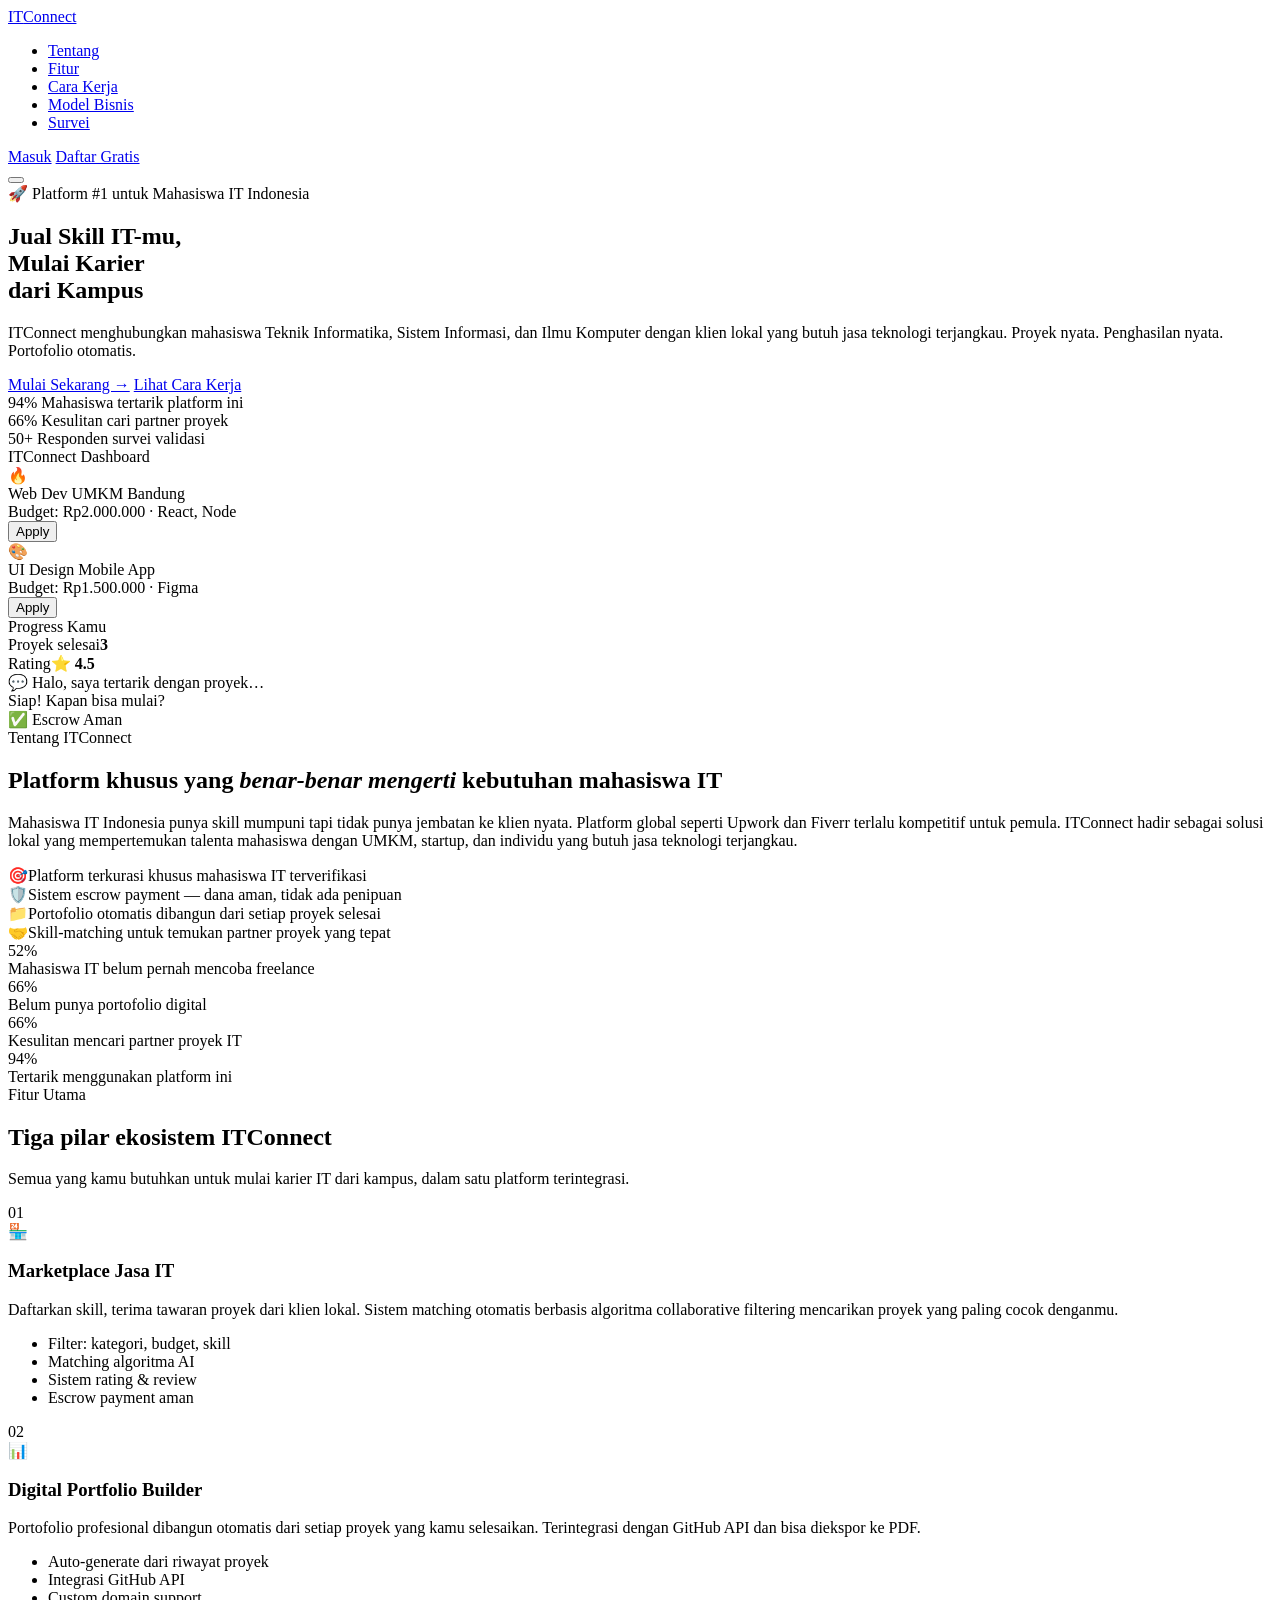
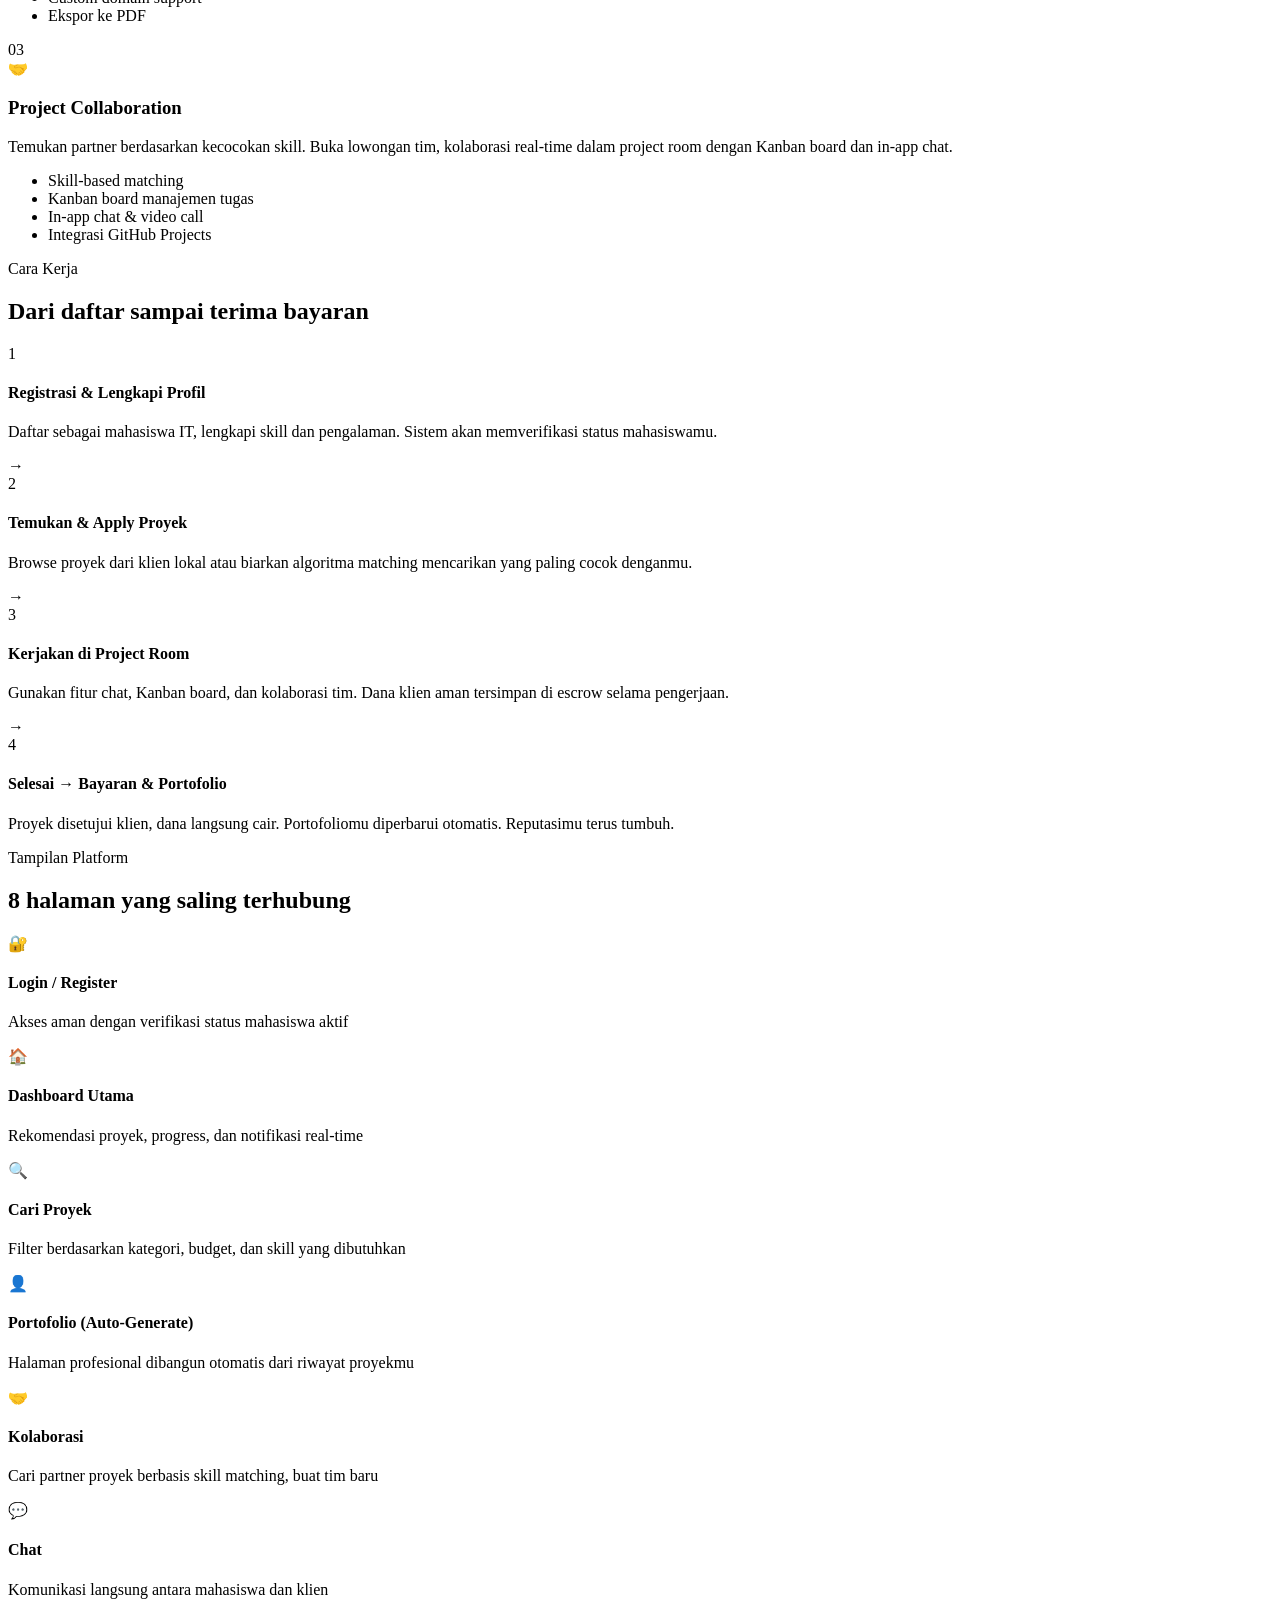
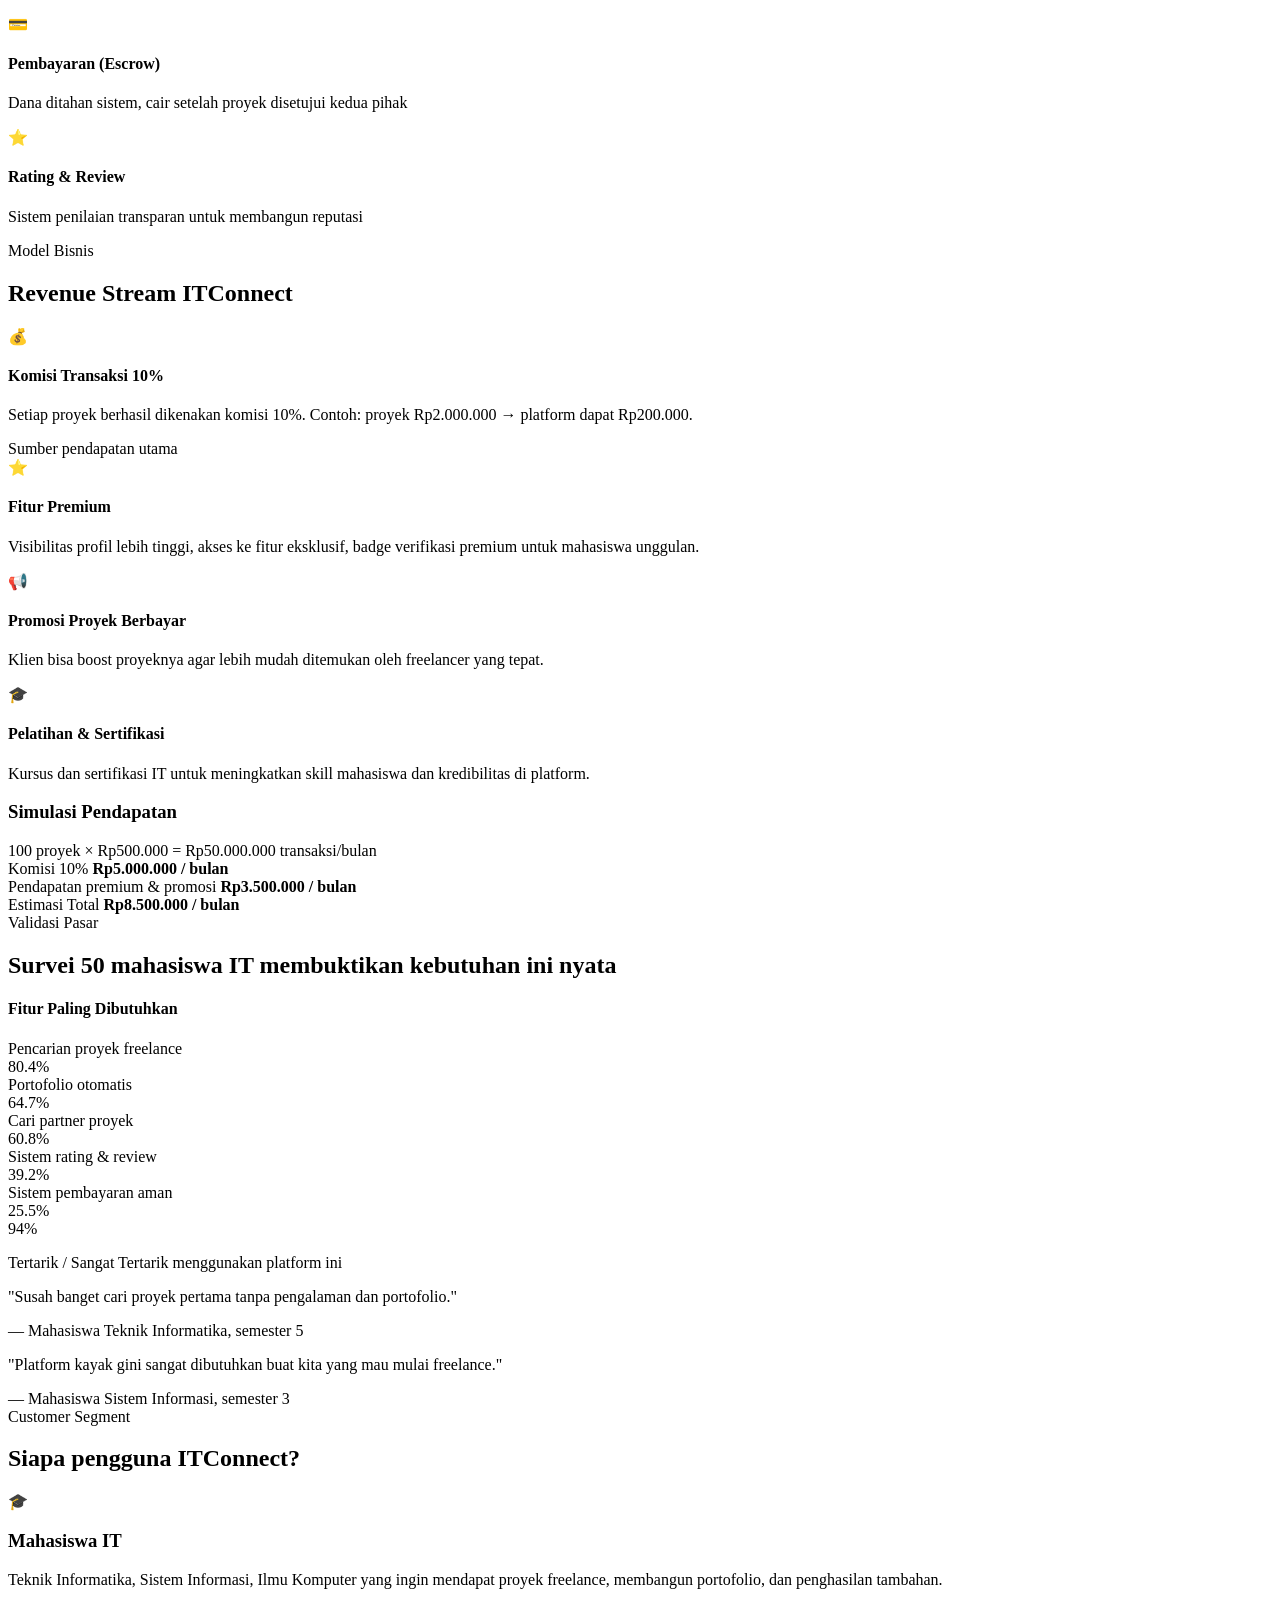
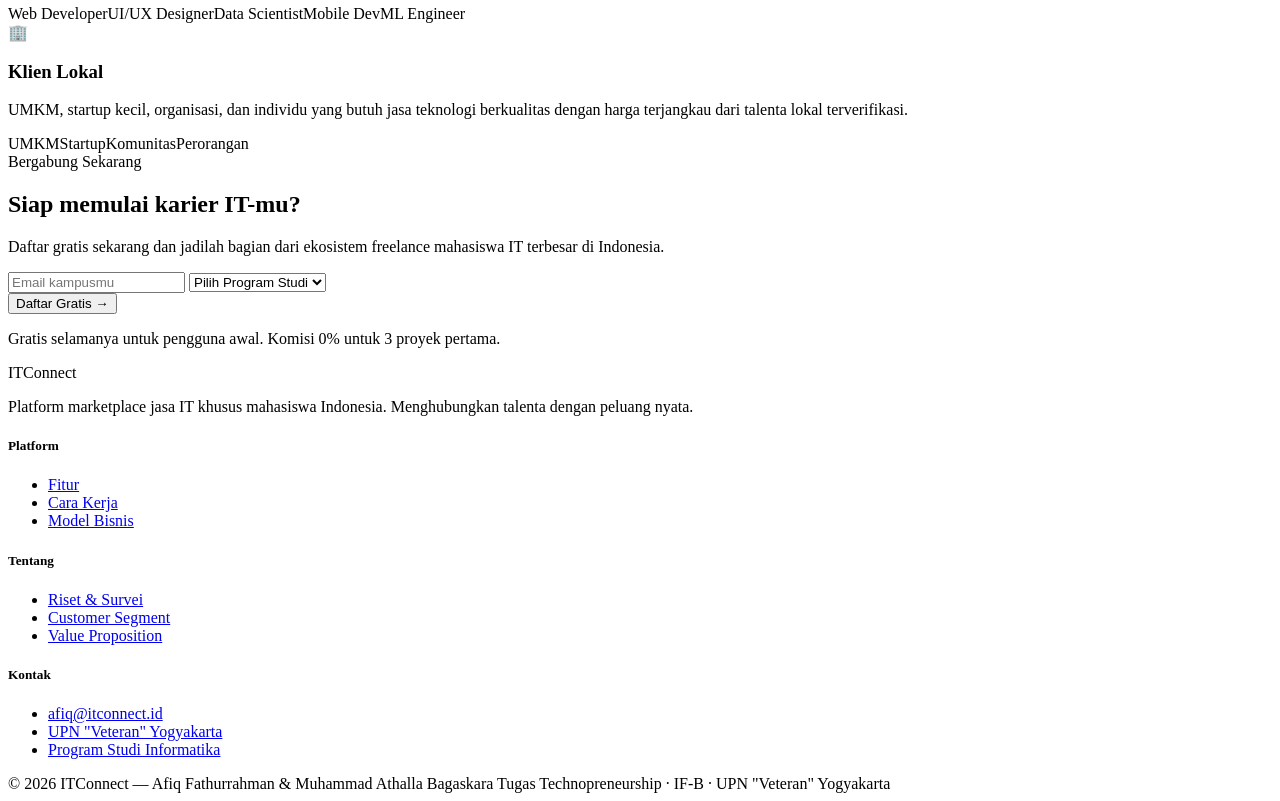
==== index.html @ b30c76f4 "Add files via upload" ====
<!DOCTYPE html>
<html lang="id">
<head>
  <meta charset="UTF-8" />
  <meta name="viewport" content="width=device-width, initial-scale=1.0" />
  <title>ITConnect – Marketplace Jasa IT Mahasiswa</title>
  <meta name="description" content="Platform marketplace yang menghubungkan mahasiswa IT dengan klien lokal. Cari proyek freelance, bangun portofolio, dan kolaborasi." />
  <link rel="preconnect" href="https://fonts.googleapis.com" />
  <link rel="preconnect" href="https://fonts.gstatic.com" crossorigin />
  <link href="https://fonts.googleapis.com/css2?family=Syne:wght@400;600;700;800&family=DM+Sans:ital,wght@0,300;0,400;0,500;1,300&display=swap" rel="stylesheet" />
  <link rel="stylesheet" href="css/style.css" />
</head>
<body>

  <!-- NAV -->
  <nav class="nav" id="nav">
    <div class="nav-inner">
      <a href="#" class="nav-logo">IT<span>Connect</span></a>
      <ul class="nav-links" id="navLinks">
        <li><a href="#tentang">Tentang</a></li>
        <li><a href="#fitur">Fitur</a></li>
        <li><a href="#cara-kerja">Cara Kerja</a></li>
        <li><a href="#monetisasi">Model Bisnis</a></li>
        <li><a href="#survei">Survei</a></li>
      </ul>
      <div class="nav-cta">
        <a href="#daftar" class="btn-outline">Masuk</a>
        <a href="#daftar" class="btn-primary">Daftar Gratis</a>
      </div>
      <button class="hamburger" id="hamburger" aria-label="Menu">
        <span></span><span></span><span></span>
      </button>
    </div>
  </nav>

  <!-- HERO -->
  <section class="hero" id="beranda">
    <div class="hero-bg">
      <div class="blob blob-1"></div>
      <div class="blob blob-2"></div>
      <div class="grid-overlay"></div>
    </div>
    <div class="container hero-content">
      <div class="hero-badge">🚀 Platform #1 untuk Mahasiswa IT Indonesia</div>
      <h1 class="hero-title">
        Jual Skill IT-mu,<br />
        <span class="gradient-text">Mulai Karier</span><br />
        dari Kampus
      </h1>
      <p class="hero-desc">
        ITConnect menghubungkan mahasiswa Teknik Informatika, Sistem Informasi, dan Ilmu Komputer dengan klien lokal yang butuh jasa teknologi terjangkau. Proyek nyata. Penghasilan nyata. Portofolio otomatis.
      </p>
      <div class="hero-actions">
        <a href="#daftar" class="btn-primary btn-lg">Mulai Sekarang →</a>
        <a href="#cara-kerja" class="btn-ghost btn-lg">Lihat Cara Kerja</a>
      </div>
      <div class="hero-stats">
        <div class="stat">
          <span class="stat-num">94%</span>
          <span class="stat-label">Mahasiswa tertarik platform ini</span>
        </div>
        <div class="stat-divider"></div>
        <div class="stat">
          <span class="stat-num">66%</span>
          <span class="stat-label">Kesulitan cari partner proyek</span>
        </div>
        <div class="stat-divider"></div>
        <div class="stat">
          <span class="stat-num">50+</span>
          <span class="stat-label">Responden survei validasi</span>
        </div>
      </div>
    </div>
    <!-- Floating UI mockup -->
    <div class="hero-mockup">
      <div class="mockup-card mockup-main">
        <div class="mockup-header">
          <span class="dot red"></span><span class="dot yellow"></span><span class="dot green"></span>
          <span class="mockup-title">ITConnect Dashboard</span>
        </div>
        <div class="mockup-body">
          <div class="mockup-item hot">
            <div class="mockup-icon">🔥</div>
            <div>
              <div class="mockup-proj-title">Web Dev UMKM Bandung</div>
              <div class="mockup-proj-sub">Budget: Rp2.000.000 · React, Node</div>
            </div>
            <button class="mockup-apply">Apply</button>
          </div>
          <div class="mockup-item">
            <div class="mockup-icon">🎨</div>
            <div>
              <div class="mockup-proj-title">UI Design Mobile App</div>
              <div class="mockup-proj-sub">Budget: Rp1.500.000 · Figma</div>
            </div>
            <button class="mockup-apply">Apply</button>
          </div>
          <div class="mockup-progress">
            <span>Progress Kamu</span>
            <div class="mockup-prog-row"><span>Proyek selesai</span><strong>3</strong></div>
            <div class="mockup-prog-row"><span>Rating</span><strong>⭐ 4.5</strong></div>
          </div>
        </div>
      </div>
      <div class="mockup-card mockup-chat">
        <div class="chat-bubble client">💬 Halo, saya tertarik dengan proyek…</div>
        <div class="chat-bubble you">Siap! Kapan bisa mulai?</div>
      </div>
      <div class="mockup-card mockup-badge">
        <span>✅ Escrow Aman</span>
      </div>
    </div>
  </section>

  <!-- TENTANG -->
  <section class="section tentang" id="tentang">
    <div class="container">
      <div class="section-label">Tentang ITConnect</div>
      <div class="tentang-grid">
        <div class="tentang-text">
          <h2>Platform khusus yang <em>benar-benar mengerti</em> kebutuhan mahasiswa IT</h2>
          <p>Mahasiswa IT Indonesia punya skill mumpuni tapi tidak punya jembatan ke klien nyata. Platform global seperti Upwork dan Fiverr terlalu kompetitif untuk pemula. ITConnect hadir sebagai solusi lokal yang mempertemukan talenta mahasiswa dengan UMKM, startup, dan individu yang butuh jasa teknologi terjangkau.</p>
          <div class="tentang-points">
            <div class="point"><span class="point-icon">🎯</span><span>Platform terkurasi khusus mahasiswa IT terverifikasi</span></div>
            <div class="point"><span class="point-icon">🛡️</span><span>Sistem escrow payment — dana aman, tidak ada penipuan</span></div>
            <div class="point"><span class="point-icon">📁</span><span>Portofolio otomatis dibangun dari setiap proyek selesai</span></div>
            <div class="point"><span class="point-icon">🤝</span><span>Skill-matching untuk temukan partner proyek yang tepat</span></div>
          </div>
        </div>
        <div class="tentang-visual">
          <div class="problem-cards">
            <div class="prob-card">
              <div class="prob-num">52%</div>
              <div class="prob-text">Mahasiswa IT belum pernah mencoba freelance</div>
            </div>
            <div class="prob-card accent">
              <div class="prob-num">66%</div>
              <div class="prob-text">Belum punya portofolio digital</div>
            </div>
            <div class="prob-card">
              <div class="prob-num">66%</div>
              <div class="prob-text">Kesulitan mencari partner proyek IT</div>
            </div>
            <div class="prob-card accent">
              <div class="prob-num">94%</div>
              <div class="prob-text">Tertarik menggunakan platform ini</div>
            </div>
          </div>
        </div>
      </div>
    </div>
  </section>

  <!-- FITUR -->
  <section class="section fitur" id="fitur">
    <div class="container">
      <div class="section-label">Fitur Utama</div>
      <h2 class="section-title">Tiga pilar ekosistem <span class="gradient-text">ITConnect</span></h2>
      <p class="section-sub">Semua yang kamu butuhkan untuk mulai karier IT dari kampus, dalam satu platform terintegrasi.</p>
      <div class="fitur-grid">

        <div class="fitur-card fitur-card--primary">
          <div class="fitur-num">01</div>
          <div class="fitur-icon">🏪</div>
          <h3>Marketplace Jasa IT</h3>
          <p>Daftarkan skill, terima tawaran proyek dari klien lokal. Sistem matching otomatis berbasis algoritma collaborative filtering mencarikan proyek yang paling cocok denganmu.</p>
          <ul class="fitur-list">
            <li>Filter: kategori, budget, skill</li>
            <li>Matching algoritma AI</li>
            <li>Sistem rating & review</li>
            <li>Escrow payment aman</li>
          </ul>
        </div>

        <div class="fitur-card">
          <div class="fitur-num">02</div>
          <div class="fitur-icon">📊</div>
          <h3>Digital Portfolio Builder</h3>
          <p>Portofolio profesional dibangun otomatis dari setiap proyek yang kamu selesaikan. Terintegrasi dengan GitHub API dan bisa diekspor ke PDF.</p>
          <ul class="fitur-list">
            <li>Auto-generate dari riwayat proyek</li>
            <li>Integrasi GitHub API</li>
            <li>Custom domain support</li>
            <li>Ekspor ke PDF</li>
          </ul>
        </div>

        <div class="fitur-card">
          <div class="fitur-num">03</div>
          <div class="fitur-icon">🤝</div>
          <h3>Project Collaboration</h3>
          <p>Temukan partner berdasarkan kecocokan skill. Buka lowongan tim, kolaborasi real-time dalam project room dengan Kanban board dan in-app chat.</p>
          <ul class="fitur-list">
            <li>Skill-based matching</li>
            <li>Kanban board manajemen tugas</li>
            <li>In-app chat & video call</li>
            <li>Integrasi GitHub Projects</li>
          </ul>
        </div>

      </div>
    </div>
  </section>

  <!-- CARA KERJA -->
  <section class="section cara-kerja" id="cara-kerja">
    <div class="container">
      <div class="section-label">Cara Kerja</div>
      <h2 class="section-title">Dari daftar sampai <span class="gradient-text">terima bayaran</span></h2>
      <div class="steps">
        <div class="step">
          <div class="step-num">1</div>
          <div class="step-content">
            <h4>Registrasi & Lengkapi Profil</h4>
            <p>Daftar sebagai mahasiswa IT, lengkapi skill dan pengalaman. Sistem akan memverifikasi status mahasiswamu.</p>
          </div>
        </div>
        <div class="step-arrow">→</div>
        <div class="step">
          <div class="step-num">2</div>
          <div class="step-content">
            <h4>Temukan & Apply Proyek</h4>
            <p>Browse proyek dari klien lokal atau biarkan algoritma matching mencarikan yang paling cocok denganmu.</p>
          </div>
        </div>
        <div class="step-arrow">→</div>
        <div class="step">
          <div class="step-num">3</div>
          <div class="step-content">
            <h4>Kerjakan di Project Room</h4>
            <p>Gunakan fitur chat, Kanban board, dan kolaborasi tim. Dana klien aman tersimpan di escrow selama pengerjaan.</p>
          </div>
        </div>
        <div class="step-arrow">→</div>
        <div class="step">
          <div class="step-num">4</div>
          <div class="step-content">
            <h4>Selesai → Bayaran & Portofolio</h4>
            <p>Proyek disetujui klien, dana langsung cair. Portofoliomu diperbarui otomatis. Reputasimu terus tumbuh.</p>
          </div>
        </div>
      </div>
    </div>
  </section>

  <!-- HALAMAN MOCKUP -->
  <section class="section pages-section">
    <div class="container">
      <div class="section-label">Tampilan Platform</div>
      <h2 class="section-title">8 halaman yang <span class="gradient-text">saling terhubung</span></h2>
      <div class="pages-grid">
        <div class="page-card">
          <div class="page-icon">🔐</div>
          <h4>Login / Register</h4>
          <p>Akses aman dengan verifikasi status mahasiswa aktif</p>
        </div>
        <div class="page-card page-card--highlight">
          <div class="page-icon">🏠</div>
          <h4>Dashboard Utama</h4>
          <p>Rekomendasi proyek, progress, dan notifikasi real-time</p>
        </div>
        <div class="page-card">
          <div class="page-icon">🔍</div>
          <h4>Cari Proyek</h4>
          <p>Filter berdasarkan kategori, budget, dan skill yang dibutuhkan</p>
        </div>
        <div class="page-card">
          <div class="page-icon">👤</div>
          <h4>Portofolio (Auto-Generate)</h4>
          <p>Halaman profesional dibangun otomatis dari riwayat proyekmu</p>
        </div>
        <div class="page-card">
          <div class="page-icon">🤝</div>
          <h4>Kolaborasi</h4>
          <p>Cari partner proyek berbasis skill matching, buat tim baru</p>
        </div>
        <div class="page-card">
          <div class="page-icon">💬</div>
          <h4>Chat</h4>
          <p>Komunikasi langsung antara mahasiswa dan klien</p>
        </div>
        <div class="page-card page-card--highlight">
          <div class="page-icon">💳</div>
          <h4>Pembayaran (Escrow)</h4>
          <p>Dana ditahan sistem, cair setelah proyek disetujui kedua pihak</p>
        </div>
        <div class="page-card">
          <div class="page-icon">⭐</div>
          <h4>Rating & Review</h4>
          <p>Sistem penilaian transparan untuk membangun reputasi</p>
        </div>
      </div>
    </div>
  </section>

  <!-- MONETISASI -->
  <section class="section monetisasi" id="monetisasi">
    <div class="container">
      <div class="section-label">Model Bisnis</div>
      <h2 class="section-title">Revenue Stream <span class="gradient-text">ITConnect</span></h2>
      <div class="monetisasi-grid">
        <div class="mono-card">
          <div class="mono-icon">💰</div>
          <h4>Komisi Transaksi 10%</h4>
          <p>Setiap proyek berhasil dikenakan komisi 10%. Contoh: proyek Rp2.000.000 → platform dapat Rp200.000.</p>
          <div class="mono-highlight">Sumber pendapatan utama</div>
        </div>
        <div class="mono-card">
          <div class="mono-icon">⭐</div>
          <h4>Fitur Premium</h4>
          <p>Visibilitas profil lebih tinggi, akses ke fitur eksklusif, badge verifikasi premium untuk mahasiswa unggulan.</p>
        </div>
        <div class="mono-card">
          <div class="mono-icon">📢</div>
          <h4>Promosi Proyek Berbayar</h4>
          <p>Klien bisa boost proyeknya agar lebih mudah ditemukan oleh freelancer yang tepat.</p>
        </div>
        <div class="mono-card">
          <div class="mono-icon">🎓</div>
          <h4>Pelatihan & Sertifikasi</h4>
          <p>Kursus dan sertifikasi IT untuk meningkatkan skill mahasiswa dan kredibilitas di platform.</p>
        </div>
      </div>
      <div class="revenue-sim">
        <h3>Simulasi Pendapatan</h3>
        <div class="sim-row">
          <span>100 proyek × Rp500.000 = Rp50.000.000 transaksi/bulan</span>
        </div>
        <div class="sim-row">
          <span>Komisi 10%</span>
          <strong>Rp5.000.000 / bulan</strong>
        </div>
        <div class="sim-row">
          <span>Pendapatan premium & promosi</span>
          <strong>Rp3.500.000 / bulan</strong>
        </div>
        <div class="sim-total">
          <span>Estimasi Total</span>
          <strong>Rp8.500.000 / bulan</strong>
        </div>
      </div>
    </div>
  </section>

  <!-- SURVEI -->
  <section class="section survei" id="survei">
    <div class="container">
      <div class="section-label">Validasi Pasar</div>
      <h2 class="section-title">Survei 50 mahasiswa IT <span class="gradient-text">membuktikan</span> kebutuhan ini nyata</h2>
      <div class="survei-grid">
        <div class="survei-bar-card">
          <h4>Fitur Paling Dibutuhkan</h4>
          <div class="bar-item">
            <span class="bar-label">Pencarian proyek freelance</span>
            <div class="bar-wrap"><div class="bar" style="width:80.4%"><span>80.4%</span></div></div>
          </div>
          <div class="bar-item">
            <span class="bar-label">Portofolio otomatis</span>
            <div class="bar-wrap"><div class="bar bar-2" style="width:64.7%"><span>64.7%</span></div></div>
          </div>
          <div class="bar-item">
            <span class="bar-label">Cari partner proyek</span>
            <div class="bar-wrap"><div class="bar bar-3" style="width:60.8%"><span>60.8%</span></div></div>
          </div>
          <div class="bar-item">
            <span class="bar-label">Sistem rating & review</span>
            <div class="bar-wrap"><div class="bar bar-4" style="width:39.2%"><span>39.2%</span></div></div>
          </div>
          <div class="bar-item">
            <span class="bar-label">Sistem pembayaran aman</span>
            <div class="bar-wrap"><div class="bar bar-5" style="width:25.5%"><span>25.5%</span></div></div>
          </div>
        </div>
        <div class="survei-pie-col">
          <div class="pie-card">
            <div class="pie-chart" style="--pct:94">
              <div class="pie-inner">94%</div>
            </div>
            <p>Tertarik / Sangat Tertarik menggunakan platform ini</p>
          </div>
          <div class="survei-quotes">
            <div class="quote-card">
              <p>"Susah banget cari proyek pertama tanpa pengalaman dan portofolio."</p>
              <span>— Mahasiswa Teknik Informatika, semester 5</span>
            </div>
            <div class="quote-card">
              <p>"Platform kayak gini sangat dibutuhkan buat kita yang mau mulai freelance."</p>
              <span>— Mahasiswa Sistem Informasi, semester 3</span>
            </div>
          </div>
        </div>
      </div>
    </div>
  </section>

  <!-- TARGET SEGMEN -->
  <section class="section segmen">
    <div class="container">
      <div class="section-label">Customer Segment</div>
      <h2 class="section-title">Siapa pengguna <span class="gradient-text">ITConnect?</span></h2>
      <div class="segmen-grid">
        <div class="segmen-card segmen-mhs">
          <div class="segmen-icon">🎓</div>
          <h3>Mahasiswa IT</h3>
          <p>Teknik Informatika, Sistem Informasi, Ilmu Komputer yang ingin mendapat proyek freelance, membangun portofolio, dan penghasilan tambahan.</p>
          <div class="segmen-tags">
            <span>Web Developer</span><span>UI/UX Designer</span><span>Data Scientist</span><span>Mobile Dev</span><span>ML Engineer</span>
          </div>
        </div>
        <div class="segmen-card segmen-klien">
          <div class="segmen-icon">🏢</div>
          <h3>Klien Lokal</h3>
          <p>UMKM, startup kecil, organisasi, dan individu yang butuh jasa teknologi berkualitas dengan harga terjangkau dari talenta lokal terverifikasi.</p>
          <div class="segmen-tags">
            <span>UMKM</span><span>Startup</span><span>Komunitas</span><span>Perorangan</span>
          </div>
        </div>
      </div>
    </div>
  </section>

  <!-- CTA / DAFTAR -->
  <section class="section cta-section" id="daftar">
    <div class="container">
      <div class="cta-box">
        <div class="cta-blob"></div>
        <div class="section-label">Bergabung Sekarang</div>
        <h2>Siap memulai karier IT-mu?</h2>
        <p>Daftar gratis sekarang dan jadilah bagian dari ekosistem freelance mahasiswa IT terbesar di Indonesia.</p>
        <div class="cta-form">
          <div class="form-group">
            <input type="email" placeholder="Email kampusmu" class="cta-input" />
            <select class="cta-select">
              <option value="">Pilih Program Studi</option>
              <option>Teknik Informatika</option>
              <option>Sistem Informasi</option>
              <option>Ilmu Komputer</option>
            </select>
          </div>
          <button class="btn-primary btn-lg cta-btn">Daftar Gratis →</button>
        </div>
        <p class="cta-note">Gratis selamanya untuk pengguna awal. Komisi 0% untuk 3 proyek pertama.</p>
      </div>
    </div>
  </section>

  <!-- FOOTER -->
  <footer class="footer">
    <div class="container">
      <div class="footer-top">
        <div class="footer-brand">
          <div class="nav-logo">IT<span>Connect</span></div>
          <p>Platform marketplace jasa IT khusus mahasiswa Indonesia. Menghubungkan talenta dengan peluang nyata.</p>
        </div>
        <div class="footer-links">
          <div class="footer-col">
            <h5>Platform</h5>
            <ul>
              <li><a href="#fitur">Fitur</a></li>
              <li><a href="#cara-kerja">Cara Kerja</a></li>
              <li><a href="#monetisasi">Model Bisnis</a></li>
            </ul>
          </div>
          <div class="footer-col">
            <h5>Tentang</h5>
            <ul>
              <li><a href="#survei">Riset & Survei</a></li>
              <li><a href="#segmen">Customer Segment</a></li>
              <li><a href="#">Value Proposition</a></li>
            </ul>
          </div>
          <div class="footer-col">
            <h5>Kontak</h5>
            <ul>
              <li><a href="mailto:afiq@itconnect.id">afiq@itconnect.id</a></li>
              <li><a href="#">UPN "Veteran" Yogyakarta</a></li>
              <li><a href="#">Program Studi Informatika</a></li>
            </ul>
          </div>
        </div>
      </div>
      <div class="footer-bottom">
        <span>© 2026 ITConnect — Afiq Fathurrahman & Muhammad Athalla Bagaskara</span>
        <span>Tugas Technopreneurship · IF-B · UPN "Veteran" Yogyakarta</span>
      </div>
    </div>
  </footer>

  <script src="js/main.js"></script>
</body>
</html>
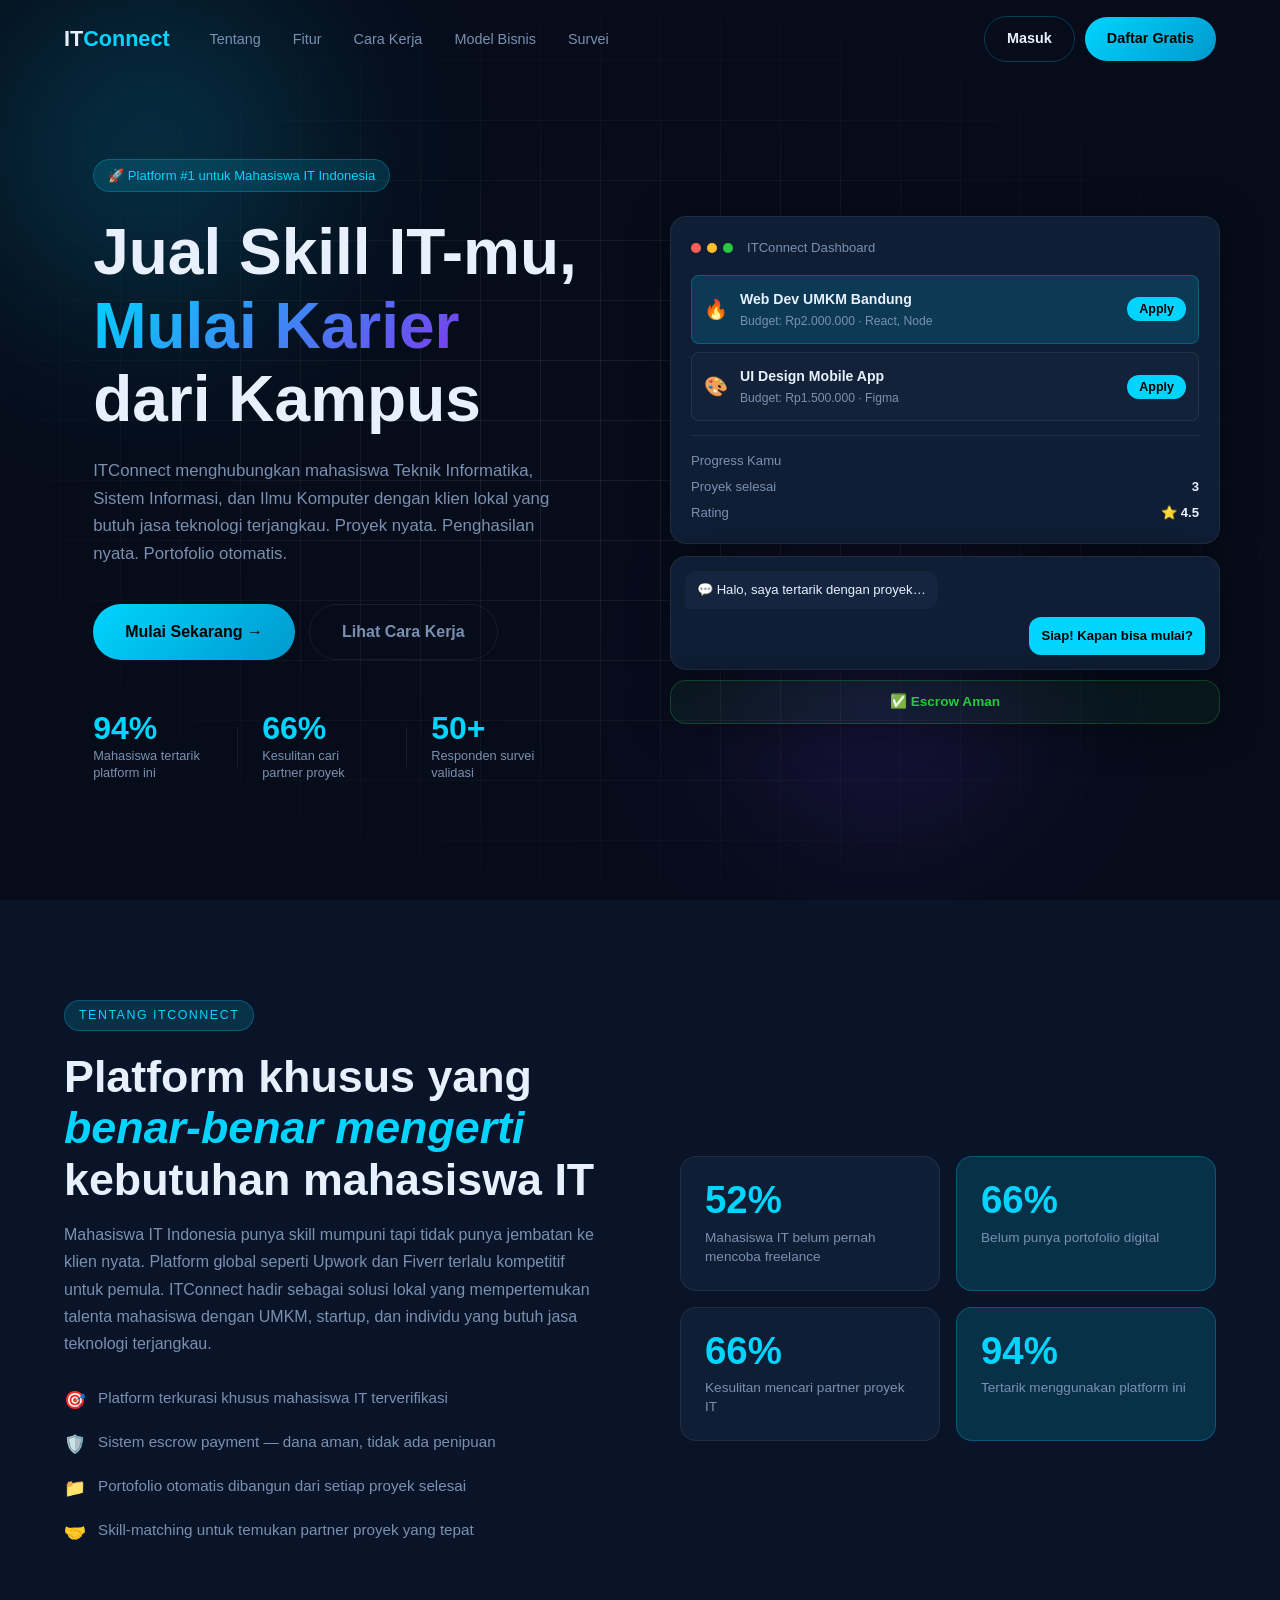
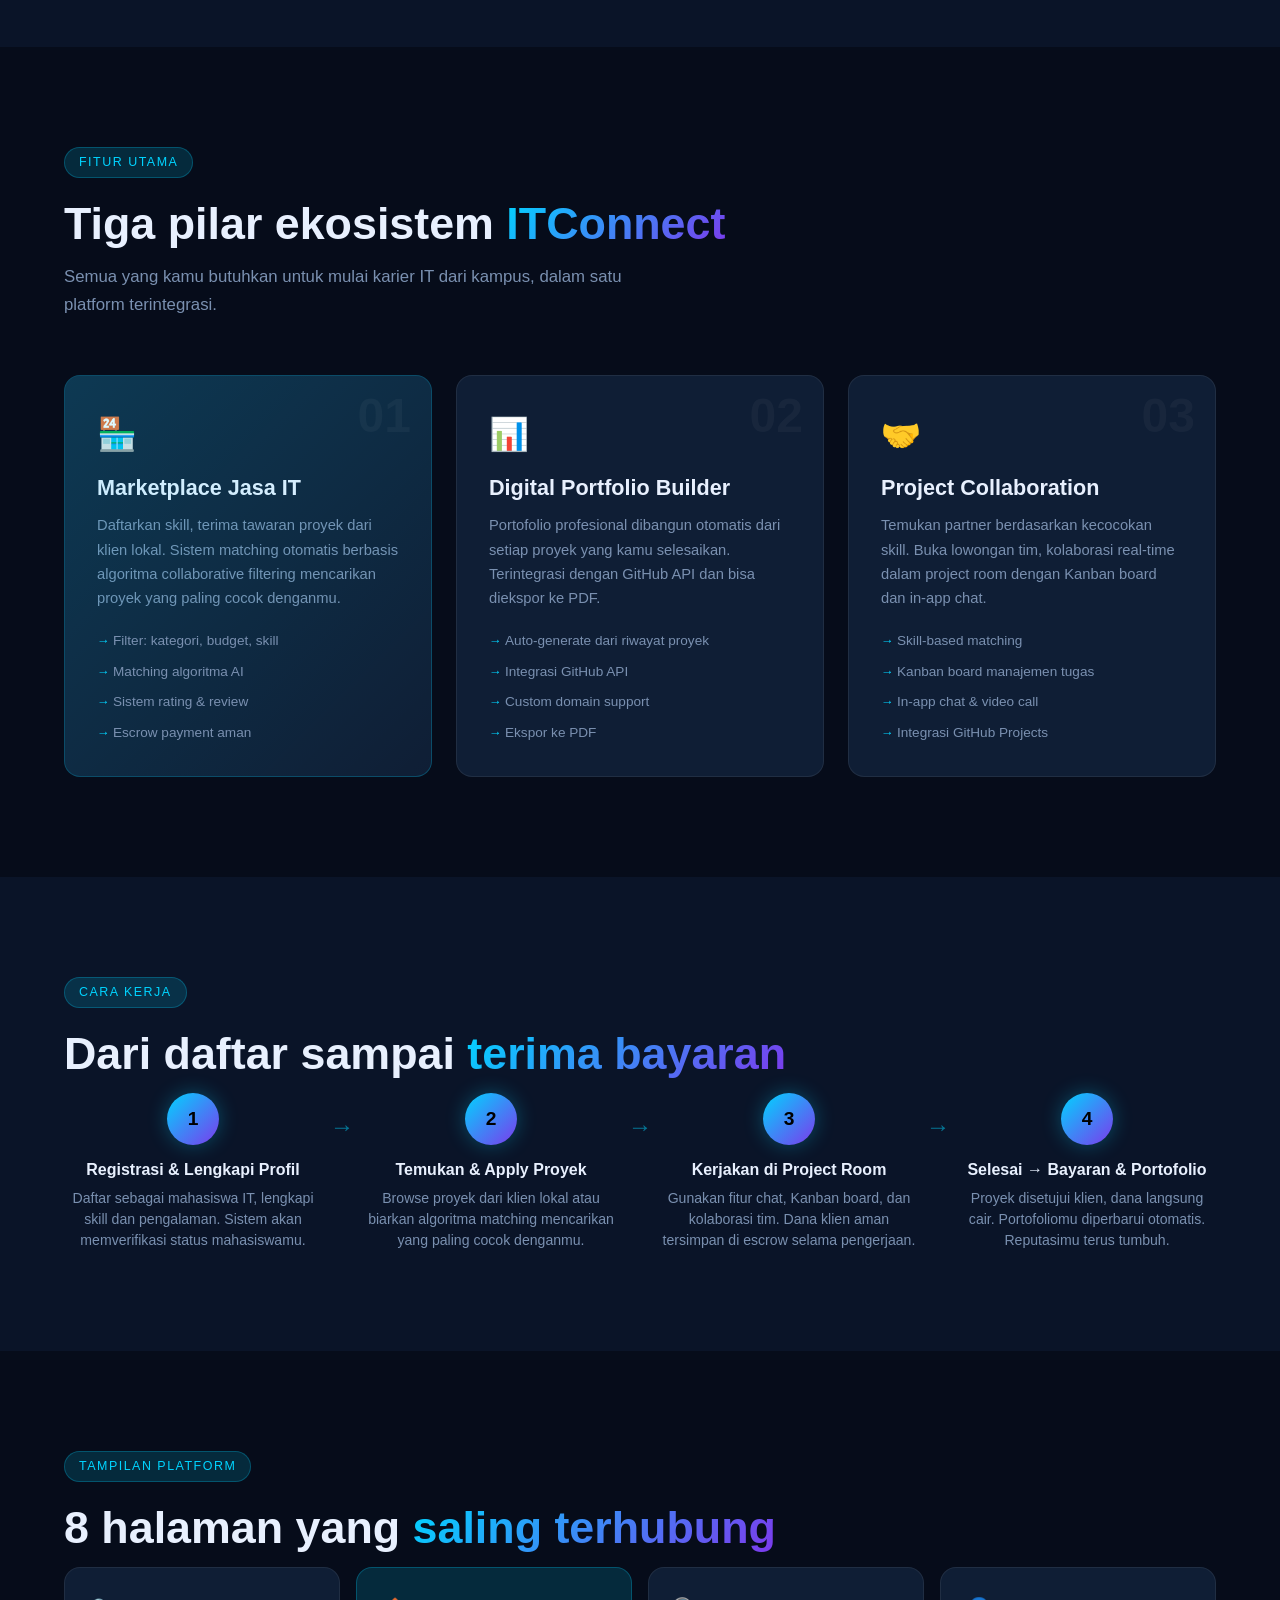
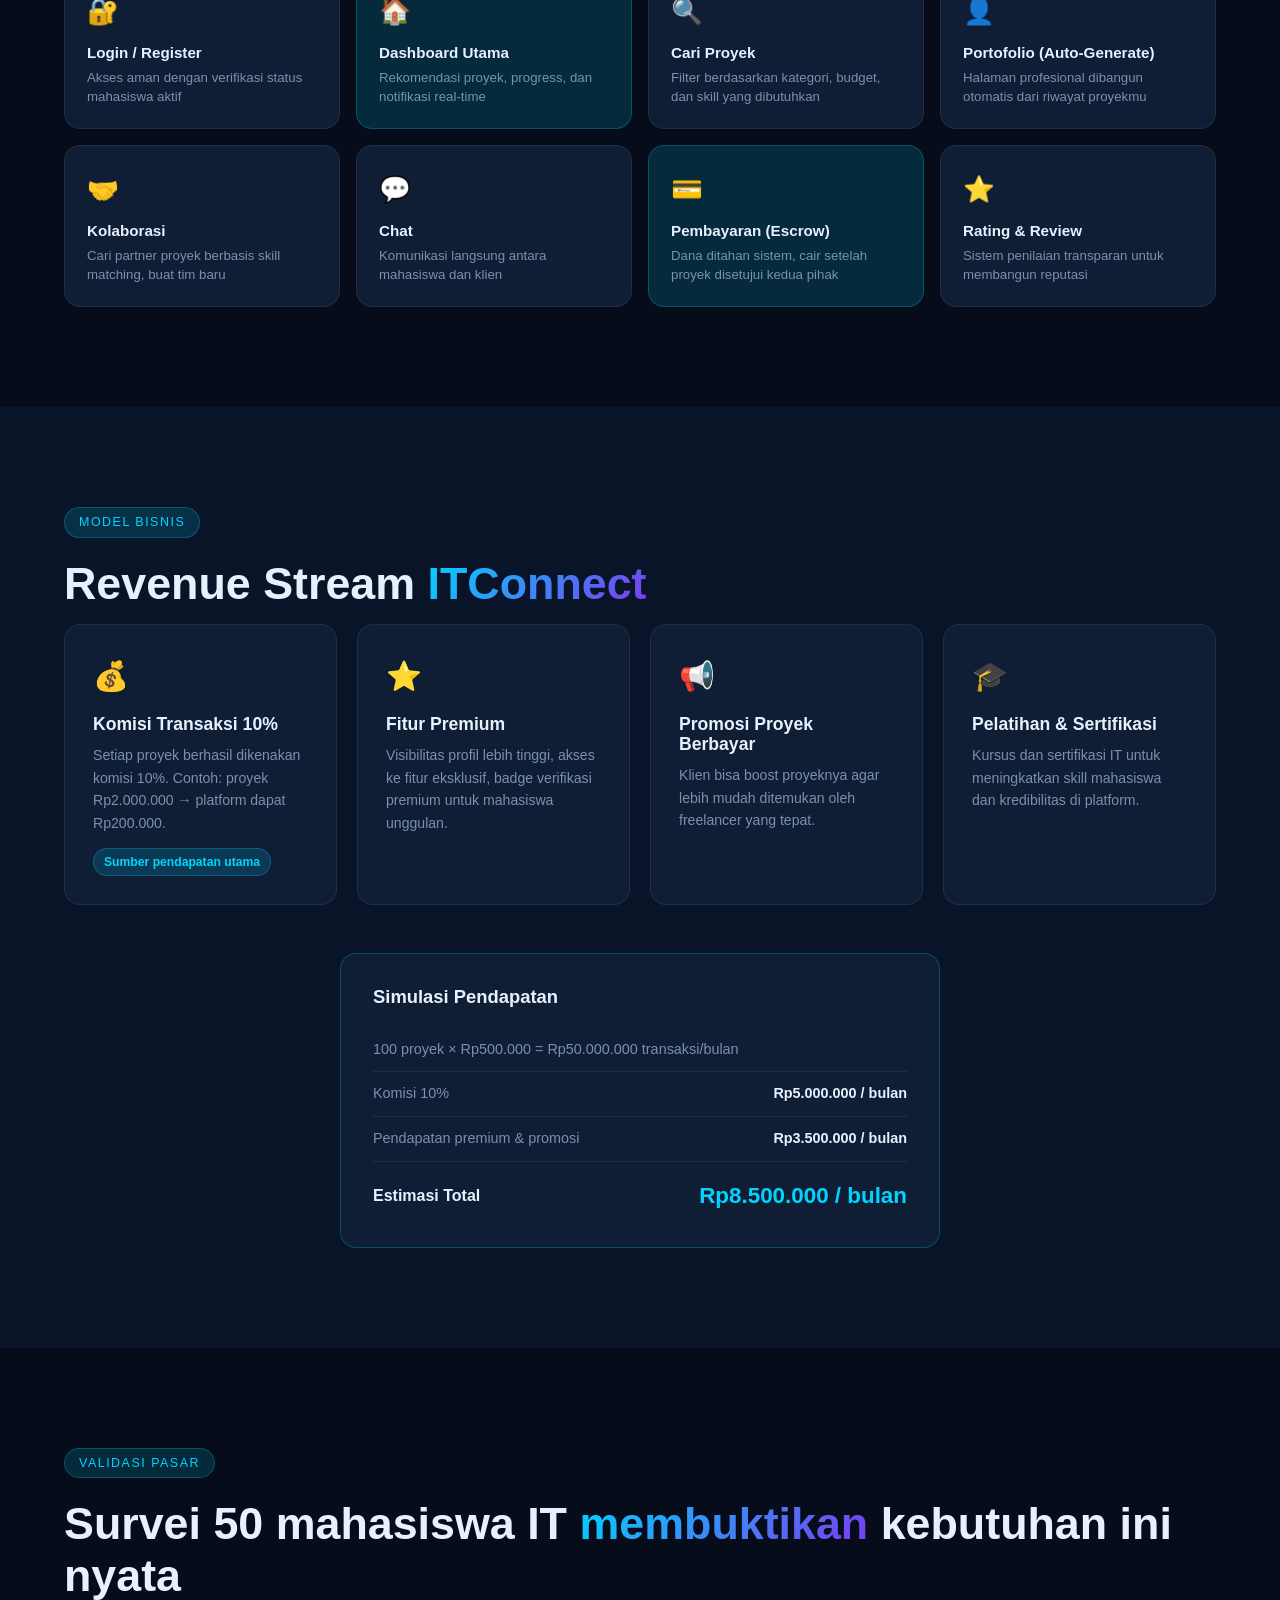
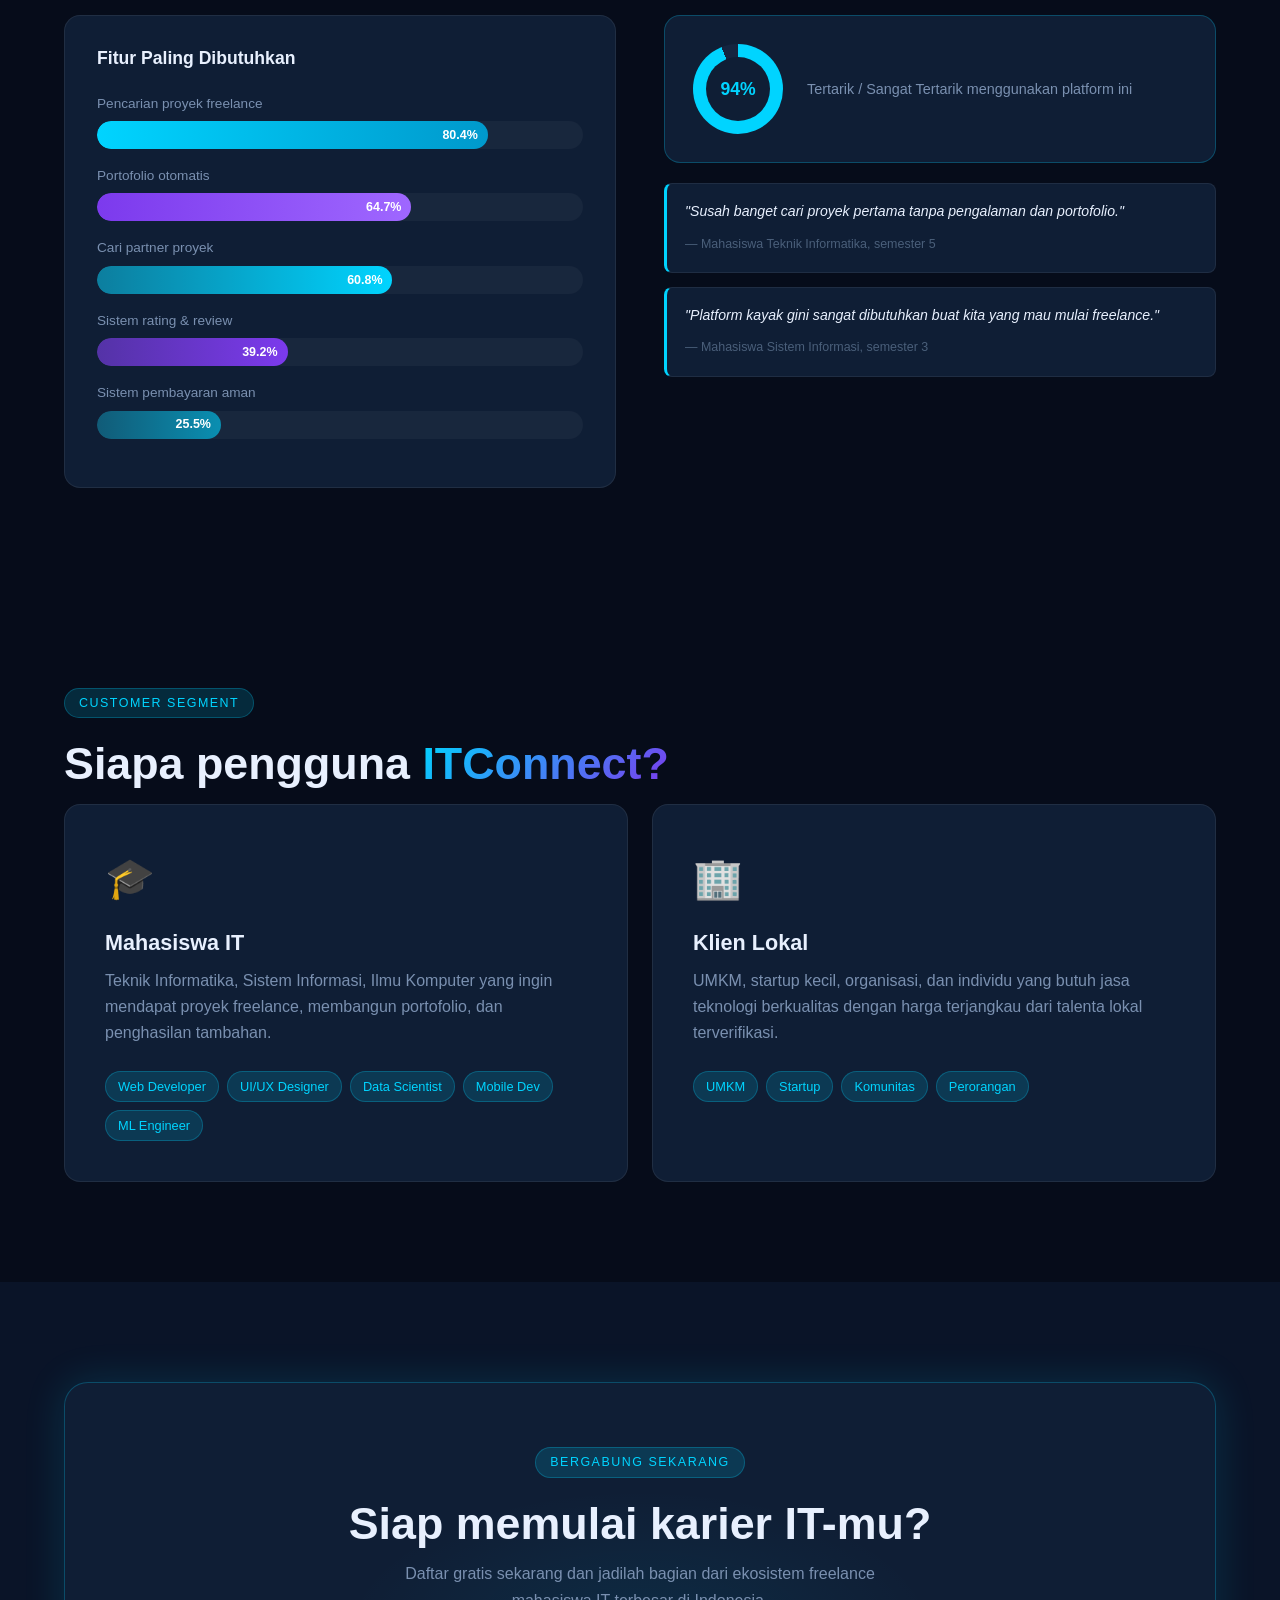
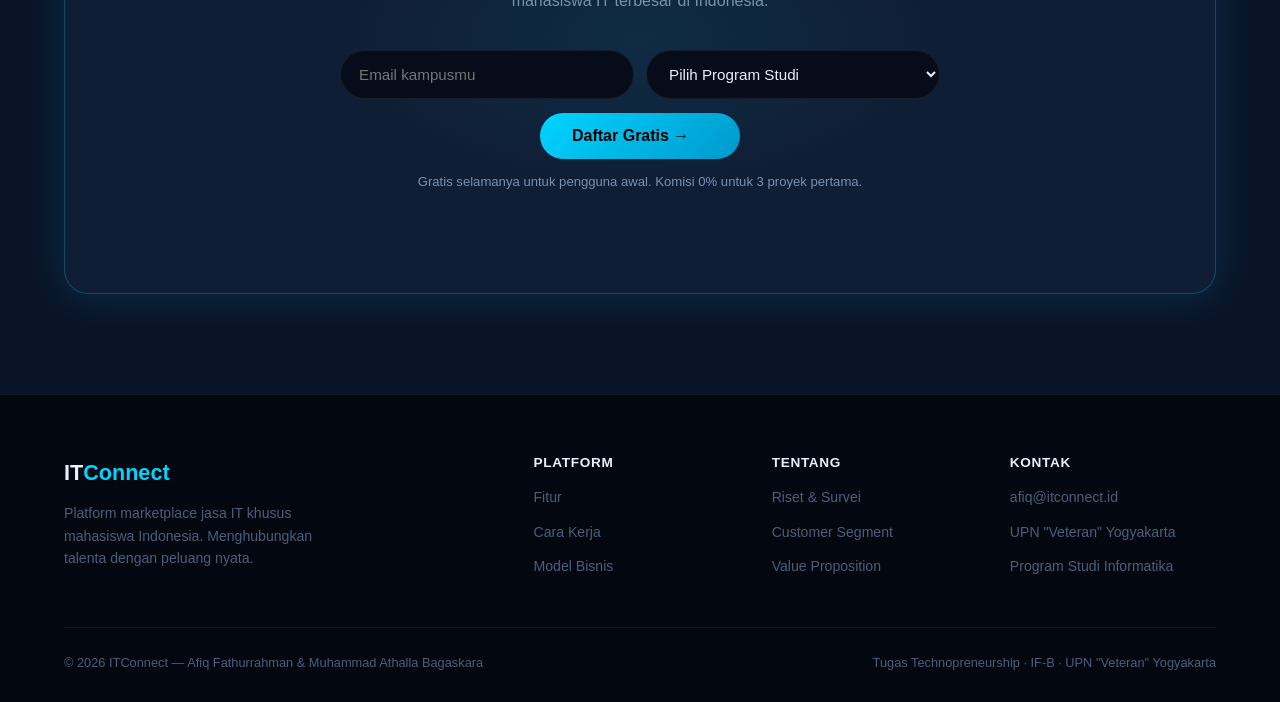
==== commit 4f0977df: "Update index.html" ====
--- a/index.html
+++ b/index.html
@@ -8,7 +8,7 @@
   <link rel="preconnect" href="https://fonts.googleapis.com" />
   <link rel="preconnect" href="https://fonts.gstatic.com" crossorigin />
   <link href="https://fonts.googleapis.com/css2?family=Syne:wght@400;600;700;800&family=DM+Sans:ital,wght@0,300;0,400;0,500;1,300&display=swap" rel="stylesheet" />
-  <link rel="stylesheet" href="css/style.css" />
+  <link rel="stylesheet" href="style.css" />
 </head>
 <body>
 
--- a/style.css
+++ b/style.css
@@ -0,0 +1,974 @@
+/* ===========================
+   ITConnect — Global Styles
+   =========================== */
+
+:root {
+  --bg: #060c1a;
+  --bg-2: #0a1428;
+  --bg-card: #0f1e35;
+  --bg-card-hover: #152540;
+  --accent: #00d4ff;
+  --accent-2: #7c3aed;
+  --accent-glow: rgba(0, 212, 255, 0.15);
+  --text: #e8f0fe;
+  --text-muted: #7a90b0;
+  --text-dim: #4a5f7a;
+  --border: rgba(255,255,255,0.07);
+  --border-accent: rgba(0, 212, 255, 0.25);
+  --font-display: 'Syne', sans-serif;
+  --font-body: 'DM Sans', sans-serif;
+  --radius: 16px;
+  --radius-sm: 8px;
+  --shadow: 0 4px 40px rgba(0,0,0,0.4);
+  --shadow-accent: 0 0 40px rgba(0, 212, 255, 0.15);
+}
+
+*, *::before, *::after { box-sizing: border-box; margin: 0; padding: 0; }
+
+html { scroll-behavior: smooth; }
+
+body {
+  background: var(--bg);
+  color: var(--text);
+  font-family: var(--font-body);
+  font-size: 16px;
+  line-height: 1.65;
+  overflow-x: hidden;
+}
+
+a { text-decoration: none; color: inherit; }
+ul { list-style: none; }
+img { max-width: 100%; }
+
+/* === TYPOGRAPHY === */
+h1,h2,h3,h4,h5 { font-family: var(--font-display); line-height: 1.15; }
+h1 { font-size: clamp(2.4rem, 5vw, 4rem); font-weight: 800; }
+h2 { font-size: clamp(1.8rem, 3.5vw, 2.8rem); font-weight: 700; }
+h3 { font-size: 1.35rem; font-weight: 700; }
+h4 { font-size: 1.1rem; font-weight: 600; }
+
+.gradient-text {
+  background: linear-gradient(135deg, var(--accent), var(--accent-2));
+  -webkit-background-clip: text;
+  -webkit-text-fill-color: transparent;
+  background-clip: text;
+}
+
+em { font-style: italic; color: var(--accent); }
+
+/* === LAYOUT === */
+.container {
+  max-width: 1200px;
+  margin: 0 auto;
+  padding: 0 24px;
+}
+
+.section {
+  padding: 100px 0;
+}
+
+.section-label {
+  display: inline-block;
+  font-family: var(--font-body);
+  font-size: 0.78rem;
+  font-weight: 500;
+  letter-spacing: 0.12em;
+  text-transform: uppercase;
+  color: var(--accent);
+  border: 1px solid var(--border-accent);
+  background: var(--accent-glow);
+  padding: 4px 14px;
+  border-radius: 100px;
+  margin-bottom: 20px;
+}
+
+.section-title {
+  margin-bottom: 14px;
+}
+
+.section-sub {
+  color: var(--text-muted);
+  font-size: 1.05rem;
+  max-width: 560px;
+  margin-bottom: 56px;
+}
+
+/* === BUTTONS === */
+.btn-primary {
+  display: inline-flex;
+  align-items: center;
+  gap: 6px;
+  background: linear-gradient(135deg, var(--accent), #0099cc);
+  color: #000;
+  font-family: var(--font-display);
+  font-weight: 700;
+  font-size: 0.9rem;
+  padding: 10px 22px;
+  border-radius: 100px;
+  border: none;
+  cursor: pointer;
+  transition: transform 0.2s, box-shadow 0.2s;
+  white-space: nowrap;
+}
+.btn-primary:hover { transform: translateY(-2px); box-shadow: 0 8px 30px rgba(0,212,255,0.35); }
+.btn-primary.btn-lg { padding: 14px 32px; font-size: 1rem; }
+
+.btn-outline {
+  display: inline-flex;
+  align-items: center;
+  font-family: var(--font-display);
+  font-weight: 600;
+  font-size: 0.9rem;
+  padding: 10px 22px;
+  border-radius: 100px;
+  border: 1px solid var(--border-accent);
+  color: var(--text);
+  background: transparent;
+  cursor: pointer;
+  transition: border-color 0.2s, background 0.2s;
+}
+.btn-outline:hover { border-color: var(--accent); background: var(--accent-glow); }
+
+.btn-ghost {
+  display: inline-flex;
+  align-items: center;
+  font-family: var(--font-display);
+  font-weight: 600;
+  font-size: 1rem;
+  padding: 14px 32px;
+  border-radius: 100px;
+  border: 1px solid var(--border);
+  color: var(--text-muted);
+  background: transparent;
+  cursor: pointer;
+  transition: color 0.2s, border-color 0.2s;
+}
+.btn-ghost:hover { color: var(--text); border-color: var(--border-accent); }
+
+/* ===========================
+   NAVIGATION
+   =========================== */
+.nav {
+  position: fixed;
+  top: 0; left: 0; right: 0;
+  z-index: 100;
+  padding: 16px 0;
+  transition: background 0.3s, backdrop-filter 0.3s, border-color 0.3s;
+  border-bottom: 1px solid transparent;
+}
+.nav.scrolled {
+  background: rgba(6, 12, 26, 0.9);
+  backdrop-filter: blur(16px);
+  border-color: var(--border);
+}
+.nav-inner {
+  max-width: 1200px;
+  margin: 0 auto;
+  padding: 0 24px;
+  display: flex;
+  align-items: center;
+  gap: 40px;
+}
+.nav-logo {
+  font-family: var(--font-display);
+  font-weight: 800;
+  font-size: 1.35rem;
+  color: var(--text);
+  white-space: nowrap;
+}
+.nav-logo span { color: var(--accent); }
+.nav-links {
+  display: flex;
+  gap: 32px;
+  flex: 1;
+}
+.nav-links a {
+  font-size: 0.9rem;
+  color: var(--text-muted);
+  font-weight: 400;
+  transition: color 0.2s;
+}
+.nav-links a:hover { color: var(--text); }
+.nav-cta {
+  display: flex;
+  align-items: center;
+  gap: 10px;
+  margin-left: auto;
+}
+.hamburger {
+  display: none;
+  flex-direction: column;
+  gap: 5px;
+  background: none;
+  border: none;
+  cursor: pointer;
+  padding: 4px;
+  margin-left: auto;
+}
+.hamburger span {
+  display: block;
+  width: 24px;
+  height: 2px;
+  background: var(--text);
+  border-radius: 2px;
+  transition: transform 0.3s, opacity 0.3s;
+}
+
+/* ===========================
+   HERO
+   =========================== */
+.hero {
+  min-height: 100vh;
+  display: grid;
+  grid-template-columns: 1fr 1fr;
+  align-items: center;
+  gap: 60px;
+  padding: 140px 60px 100px;
+  max-width: 1300px;
+  margin: 0 auto;
+  position: relative;
+  overflow: hidden;
+}
+.hero-bg {
+  position: absolute;
+  inset: 0;
+  pointer-events: none;
+  z-index: 0;
+}
+.blob {
+  position: absolute;
+  border-radius: 50%;
+  filter: blur(80px);
+  opacity: 0.25;
+}
+.blob-1 {
+  width: 500px; height: 500px;
+  background: radial-gradient(circle, var(--accent), transparent 70%);
+  top: -100px; left: -100px;
+  animation: float 8s ease-in-out infinite;
+}
+.blob-2 {
+  width: 400px; height: 400px;
+  background: radial-gradient(circle, var(--accent-2), transparent 70%);
+  bottom: 0; right: 200px;
+  animation: float 10s ease-in-out infinite reverse;
+}
+.grid-overlay {
+  position: absolute;
+  inset: 0;
+  background-image:
+    linear-gradient(var(--border) 1px, transparent 1px),
+    linear-gradient(90deg, var(--border) 1px, transparent 1px);
+  background-size: 60px 60px;
+  mask-image: radial-gradient(ellipse at center, black 20%, transparent 80%);
+}
+@keyframes float {
+  0%,100% { transform: translateY(0) scale(1); }
+  50% { transform: translateY(-30px) scale(1.05); }
+}
+
+.hero-content { position: relative; z-index: 1; }
+.hero-badge {
+  display: inline-block;
+  font-size: 0.82rem;
+  font-weight: 500;
+  color: var(--accent);
+  background: var(--accent-glow);
+  border: 1px solid var(--border-accent);
+  padding: 5px 14px;
+  border-radius: 100px;
+  margin-bottom: 24px;
+  animation: fadeUp 0.6s ease both;
+}
+.hero-title {
+  margin-bottom: 20px;
+  animation: fadeUp 0.6s ease 0.1s both;
+}
+.hero-desc {
+  color: var(--text-muted);
+  font-size: 1.05rem;
+  max-width: 480px;
+  margin-bottom: 36px;
+  animation: fadeUp 0.6s ease 0.2s both;
+}
+.hero-actions {
+  display: flex;
+  gap: 14px;
+  flex-wrap: wrap;
+  margin-bottom: 52px;
+  animation: fadeUp 0.6s ease 0.3s both;
+}
+.hero-stats {
+  display: flex;
+  gap: 0;
+  align-items: center;
+  animation: fadeUp 0.6s ease 0.4s both;
+}
+.stat { padding: 0 24px 0 0; }
+.stat:first-child { padding-left: 0; }
+.stat-num {
+  display: block;
+  font-family: var(--font-display);
+  font-size: 2rem;
+  font-weight: 800;
+  color: var(--accent);
+  line-height: 1;
+  margin-bottom: 4px;
+}
+.stat-label {
+  display: block;
+  font-size: 0.8rem;
+  color: var(--text-muted);
+  max-width: 120px;
+  line-height: 1.3;
+}
+.stat-divider {
+  width: 1px;
+  height: 40px;
+  background: var(--border);
+  margin: 0 24px 0 0;
+  flex-shrink: 0;
+}
+
+/* Mockup */
+.hero-mockup {
+  position: relative;
+  z-index: 1;
+  animation: fadeUp 0.6s ease 0.2s both;
+}
+.mockup-card {
+  background: var(--bg-card);
+  border: 1px solid var(--border);
+  border-radius: var(--radius);
+  padding: 20px;
+  box-shadow: var(--shadow);
+}
+.mockup-main { width: 100%; }
+.mockup-header {
+  display: flex;
+  align-items: center;
+  gap: 6px;
+  margin-bottom: 16px;
+}
+.dot { width: 10px; height: 10px; border-radius: 50%; }
+.dot.red { background: #ff5f57; }
+.dot.yellow { background: #ffbd2e; }
+.dot.green { background: #28c840; }
+.mockup-title {
+  margin-left: 8px;
+  font-size: 0.82rem;
+  color: var(--text-muted);
+  font-family: var(--font-body);
+}
+.mockup-item {
+  display: flex;
+  align-items: center;
+  gap: 12px;
+  padding: 12px;
+  border-radius: var(--radius-sm);
+  border: 1px solid var(--border);
+  margin-bottom: 8px;
+  background: rgba(255,255,255,0.02);
+}
+.mockup-item.hot { border-color: var(--border-accent); background: var(--accent-glow); }
+.mockup-icon { font-size: 1.2rem; }
+.mockup-proj-title { font-size: 0.88rem; font-weight: 600; }
+.mockup-proj-sub { font-size: 0.76rem; color: var(--text-muted); }
+.mockup-apply {
+  margin-left: auto;
+  background: var(--accent);
+  color: #000;
+  font-size: 0.78rem;
+  font-weight: 700;
+  padding: 5px 12px;
+  border-radius: 100px;
+  border: none;
+  cursor: pointer;
+  white-space: nowrap;
+}
+.mockup-progress {
+  margin-top: 14px;
+  padding-top: 14px;
+  border-top: 1px solid var(--border);
+  font-size: 0.82rem;
+  color: var(--text-muted);
+}
+.mockup-prog-row {
+  display: flex;
+  justify-content: space-between;
+  margin-top: 4px;
+}
+.mockup-prog-row strong { color: var(--text); }
+
+.mockup-chat {
+  margin-top: 12px;
+  display: flex;
+  flex-direction: column;
+  gap: 8px;
+  padding: 14px;
+}
+.chat-bubble {
+  font-size: 0.82rem;
+  padding: 8px 12px;
+  border-radius: 12px;
+  max-width: 80%;
+}
+.chat-bubble.client {
+  background: var(--bg-card-hover);
+  align-self: flex-start;
+  border-radius: 12px 12px 12px 4px;
+}
+.chat-bubble.you {
+  background: var(--accent);
+  color: #000;
+  font-weight: 600;
+  align-self: flex-end;
+  border-radius: 12px 12px 4px 12px;
+}
+
+.mockup-badge {
+  margin-top: 10px;
+  padding: 10px 16px;
+  text-align: center;
+  font-size: 0.85rem;
+  font-weight: 600;
+  color: #28c840;
+  border-color: rgba(40, 200, 64, 0.25);
+  background: rgba(40, 200, 64, 0.06);
+}
+
+@keyframes fadeUp {
+  from { opacity: 0; transform: translateY(24px); }
+  to { opacity: 1; transform: translateY(0); }
+}
+
+/* ===========================
+   TENTANG
+   =========================== */
+.tentang { background: var(--bg-2); }
+.tentang-grid {
+  display: grid;
+  grid-template-columns: 1fr 1fr;
+  gap: 80px;
+  align-items: center;
+}
+.tentang-text h2 { margin-bottom: 16px; }
+.tentang-text p { color: var(--text-muted); margin-bottom: 28px; line-height: 1.7; }
+.tentang-points { display: flex; flex-direction: column; gap: 14px; }
+.point {
+  display: flex;
+  align-items: flex-start;
+  gap: 12px;
+  font-size: 0.95rem;
+  color: var(--text-muted);
+}
+.point-icon { font-size: 1.1rem; flex-shrink: 0; margin-top: 1px; }
+
+.problem-cards {
+  display: grid;
+  grid-template-columns: 1fr 1fr;
+  gap: 16px;
+}
+.prob-card {
+  background: var(--bg-card);
+  border: 1px solid var(--border);
+  border-radius: var(--radius);
+  padding: 24px;
+  transition: transform 0.2s, border-color 0.2s;
+}
+.prob-card:hover { transform: translateY(-4px); border-color: var(--border-accent); }
+.prob-card.accent { border-color: var(--border-accent); background: var(--accent-glow); }
+.prob-num {
+  font-family: var(--font-display);
+  font-size: 2.4rem;
+  font-weight: 800;
+  color: var(--accent);
+  line-height: 1;
+  margin-bottom: 8px;
+}
+.prob-text { font-size: 0.85rem; color: var(--text-muted); line-height: 1.4; }
+
+/* ===========================
+   FITUR
+   =========================== */
+.fitur-grid {
+  display: grid;
+  grid-template-columns: repeat(3, 1fr);
+  gap: 24px;
+}
+.fitur-card {
+  background: var(--bg-card);
+  border: 1px solid var(--border);
+  border-radius: var(--radius);
+  padding: 32px;
+  transition: transform 0.2s, border-color 0.2s, box-shadow 0.2s;
+  position: relative;
+  overflow: hidden;
+}
+.fitur-card::before {
+  content: '';
+  position: absolute;
+  inset: 0;
+  background: linear-gradient(135deg, var(--accent-glow), transparent);
+  opacity: 0;
+  transition: opacity 0.3s;
+}
+.fitur-card:hover { transform: translateY(-6px); border-color: var(--border-accent); box-shadow: var(--shadow-accent); }
+.fitur-card:hover::before { opacity: 1; }
+.fitur-card--primary { border-color: var(--border-accent); }
+.fitur-card--primary::before { opacity: 1; }
+
+.fitur-num {
+  font-family: var(--font-display);
+  font-size: 3rem;
+  font-weight: 800;
+  color: rgba(255,255,255,0.04);
+  position: absolute;
+  top: 16px; right: 20px;
+  line-height: 1;
+}
+.fitur-icon { font-size: 2rem; margin-bottom: 16px; display: block; }
+.fitur-card h3 { margin-bottom: 12px; }
+.fitur-card p { color: var(--text-muted); font-size: 0.92rem; margin-bottom: 20px; line-height: 1.65; }
+.fitur-list { display: flex; flex-direction: column; gap: 8px; }
+.fitur-list li {
+  font-size: 0.85rem;
+  color: var(--text-muted);
+  padding-left: 16px;
+  position: relative;
+}
+.fitur-list li::before {
+  content: '→';
+  position: absolute;
+  left: 0;
+  color: var(--accent);
+  font-size: 0.8rem;
+}
+
+/* ===========================
+   CARA KERJA
+   =========================== */
+.cara-kerja { background: var(--bg-2); }
+.steps {
+  display: flex;
+  align-items: flex-start;
+  gap: 0;
+  flex-wrap: wrap;
+}
+.step {
+  flex: 1;
+  min-width: 180px;
+  display: flex;
+  flex-direction: column;
+  align-items: center;
+  text-align: center;
+  gap: 16px;
+}
+.step-num {
+  width: 52px;
+  height: 52px;
+  border-radius: 50%;
+  background: linear-gradient(135deg, var(--accent), var(--accent-2));
+  color: #000;
+  font-family: var(--font-display);
+  font-size: 1.2rem;
+  font-weight: 800;
+  display: flex;
+  align-items: center;
+  justify-content: center;
+  flex-shrink: 0;
+  box-shadow: 0 0 20px rgba(0,212,255,0.3);
+}
+.step-content h4 { margin-bottom: 8px; font-size: 1rem; }
+.step-content p { font-size: 0.88rem; color: var(--text-muted); line-height: 1.5; }
+.step-arrow {
+  color: var(--accent);
+  font-size: 1.5rem;
+  padding: 0 8px;
+  margin-top: 14px;
+  flex-shrink: 0;
+  opacity: 0.5;
+}
+
+/* ===========================
+   PAGES SECTION
+   =========================== */
+.pages-grid {
+  display: grid;
+  grid-template-columns: repeat(4, 1fr);
+  gap: 16px;
+}
+.page-card {
+  background: var(--bg-card);
+  border: 1px solid var(--border);
+  border-radius: var(--radius);
+  padding: 22px;
+  transition: transform 0.2s, border-color 0.2s;
+}
+.page-card:hover { transform: translateY(-4px); border-color: var(--border-accent); }
+.page-card--highlight { border-color: var(--border-accent); background: var(--accent-glow); }
+.page-icon { font-size: 1.6rem; margin-bottom: 12px; display: block; }
+.page-card h4 { margin-bottom: 6px; font-size: 0.95rem; }
+.page-card p { font-size: 0.83rem; color: var(--text-muted); line-height: 1.45; }
+
+/* ===========================
+   MONETISASI
+   =========================== */
+.monetisasi { background: var(--bg-2); }
+.monetisasi-grid {
+  display: grid;
+  grid-template-columns: repeat(4, 1fr);
+  gap: 20px;
+  margin-bottom: 48px;
+}
+.mono-card {
+  background: var(--bg-card);
+  border: 1px solid var(--border);
+  border-radius: var(--radius);
+  padding: 28px;
+  transition: transform 0.2s, border-color 0.2s;
+}
+.mono-card:hover { transform: translateY(-4px); border-color: var(--border-accent); }
+.mono-icon { font-size: 1.8rem; margin-bottom: 14px; display: block; }
+.mono-card h4 { margin-bottom: 10px; }
+.mono-card p { font-size: 0.88rem; color: var(--text-muted); line-height: 1.6; }
+.mono-highlight {
+  display: inline-block;
+  margin-top: 14px;
+  font-size: 0.76rem;
+  font-weight: 600;
+  color: var(--accent);
+  background: var(--accent-glow);
+  border: 1px solid var(--border-accent);
+  padding: 3px 10px;
+  border-radius: 100px;
+}
+
+.revenue-sim {
+  background: var(--bg-card);
+  border: 1px solid var(--border-accent);
+  border-radius: var(--radius);
+  padding: 32px;
+  max-width: 600px;
+  margin: 0 auto;
+}
+.revenue-sim h3 {
+  margin-bottom: 20px;
+  font-size: 1.15rem;
+}
+.sim-row {
+  display: flex;
+  justify-content: space-between;
+  align-items: center;
+  padding: 10px 0;
+  border-bottom: 1px solid var(--border);
+  font-size: 0.9rem;
+  color: var(--text-muted);
+}
+.sim-row strong { color: var(--text); font-weight: 600; }
+.sim-total {
+  display: flex;
+  justify-content: space-between;
+  align-items: center;
+  padding: 16px 0 0;
+  font-size: 1rem;
+  font-weight: 600;
+}
+.sim-total strong {
+  font-family: var(--font-display);
+  font-size: 1.4rem;
+  color: var(--accent);
+}
+
+/* ===========================
+   SURVEI
+   =========================== */
+.survei-grid {
+  display: grid;
+  grid-template-columns: 1fr 1fr;
+  gap: 48px;
+  align-items: start;
+}
+.survei-bar-card {
+  background: var(--bg-card);
+  border: 1px solid var(--border);
+  border-radius: var(--radius);
+  padding: 32px;
+}
+.survei-bar-card h4 { margin-bottom: 24px; }
+.bar-item { margin-bottom: 16px; }
+.bar-label { font-size: 0.85rem; color: var(--text-muted); margin-bottom: 6px; display: block; }
+.bar-wrap { background: rgba(255,255,255,0.04); border-radius: 100px; overflow: hidden; height: 28px; }
+.bar {
+  height: 100%;
+  background: linear-gradient(90deg, var(--accent), #0099cc);
+  border-radius: 100px;
+  display: flex;
+  align-items: center;
+  justify-content: flex-end;
+  padding-right: 10px;
+  transition: width 1s ease;
+}
+.bar-2 { background: linear-gradient(90deg, var(--accent-2), #9f67ff); }
+.bar-3 { background: linear-gradient(90deg, #00d4ff80, var(--accent)); }
+.bar-4 { background: linear-gradient(90deg, rgba(124,58,237,0.6), var(--accent-2)); }
+.bar-5 { background: linear-gradient(90deg, rgba(0,212,255,0.3), rgba(0,212,255,0.6)); }
+.bar span { font-size: 0.78rem; font-weight: 700; color: #fff; }
+
+.pie-card {
+  display: flex;
+  align-items: center;
+  gap: 24px;
+  background: var(--bg-card);
+  border: 1px solid var(--border-accent);
+  border-radius: var(--radius);
+  padding: 28px;
+  margin-bottom: 20px;
+}
+.pie-chart {
+  width: 90px;
+  height: 90px;
+  border-radius: 50%;
+  background: conic-gradient(
+    var(--accent) calc(var(--pct) * 1%),
+    var(--bg-card-hover) 0
+  );
+  display: flex;
+  align-items: center;
+  justify-content: center;
+  flex-shrink: 0;
+  position: relative;
+}
+.pie-inner {
+  width: 64px;
+  height: 64px;
+  background: var(--bg-card);
+  border-radius: 50%;
+  display: flex;
+  align-items: center;
+  justify-content: center;
+  font-family: var(--font-display);
+  font-weight: 800;
+  font-size: 1.1rem;
+  color: var(--accent);
+}
+.pie-card p { font-size: 0.9rem; color: var(--text-muted); line-height: 1.5; }
+
+.survei-quotes { display: flex; flex-direction: column; gap: 14px; }
+.quote-card {
+  background: var(--bg-card);
+  border: 1px solid var(--border);
+  border-left: 3px solid var(--accent);
+  border-radius: var(--radius-sm);
+  padding: 16px 18px;
+}
+.quote-card p { font-size: 0.88rem; color: var(--text); margin-bottom: 6px; font-style: italic; }
+.quote-card span { font-size: 0.78rem; color: var(--text-dim); }
+
+/* ===========================
+   SEGMEN
+   =========================== */
+.segmen-grid {
+  display: grid;
+  grid-template-columns: 1fr 1fr;
+  gap: 24px;
+}
+.segmen-card {
+  background: var(--bg-card);
+  border: 1px solid var(--border);
+  border-radius: var(--radius);
+  padding: 40px;
+  transition: border-color 0.2s;
+}
+.segmen-card:hover { border-color: var(--border-accent); }
+.segmen-icon { font-size: 2.5rem; margin-bottom: 20px; display: block; }
+.segmen-card h3 { margin-bottom: 12px; }
+.segmen-card p { color: var(--text-muted); margin-bottom: 24px; line-height: 1.65; }
+.segmen-tags {
+  display: flex;
+  flex-wrap: wrap;
+  gap: 8px;
+}
+.segmen-tags span {
+  font-size: 0.8rem;
+  padding: 4px 12px;
+  border-radius: 100px;
+  border: 1px solid var(--border-accent);
+  color: var(--accent);
+  background: var(--accent-glow);
+}
+
+/* ===========================
+   CTA
+   =========================== */
+.cta-section { background: var(--bg-2); }
+.cta-box {
+  background: var(--bg-card);
+  border: 1px solid var(--border-accent);
+  border-radius: 24px;
+  padding: 64px;
+  text-align: center;
+  position: relative;
+  overflow: hidden;
+  box-shadow: var(--shadow-accent);
+}
+.cta-blob {
+  position: absolute;
+  width: 600px; height: 300px;
+  background: radial-gradient(ellipse, rgba(0,212,255,0.08), transparent 70%);
+  top: 50%; left: 50%;
+  transform: translate(-50%, -50%);
+  pointer-events: none;
+}
+.cta-box h2 { margin-bottom: 12px; position: relative; }
+.cta-box > p { color: var(--text-muted); margin-bottom: 36px; max-width: 500px; margin-left: auto; margin-right: auto; position: relative; }
+.cta-form {
+  display: flex;
+  flex-direction: column;
+  align-items: center;
+  gap: 14px;
+  position: relative;
+}
+.form-group {
+  display: flex;
+  gap: 12px;
+  flex-wrap: wrap;
+  justify-content: center;
+  width: 100%;
+  max-width: 600px;
+}
+.cta-input, .cta-select {
+  flex: 1;
+  min-width: 200px;
+  padding: 14px 18px;
+  background: var(--bg);
+  border: 1px solid var(--border);
+  border-radius: 100px;
+  color: var(--text);
+  font-family: var(--font-body);
+  font-size: 0.95rem;
+  outline: none;
+  transition: border-color 0.2s;
+}
+.cta-input:focus, .cta-select:focus { border-color: var(--accent); }
+.cta-select option { background: var(--bg-card); }
+.cta-btn { min-width: 200px; }
+.cta-note {
+  font-size: 0.82rem;
+  color: var(--text-dim);
+  margin-top: 12px;
+  position: relative;
+}
+
+/* ===========================
+   FOOTER
+   =========================== */
+.footer {
+  background: #030810;
+  border-top: 1px solid var(--border);
+  padding: 60px 0 28px;
+}
+.footer-top {
+  display: grid;
+  grid-template-columns: 1.2fr 2fr;
+  gap: 60px;
+  margin-bottom: 48px;
+}
+.footer-brand p {
+  margin-top: 12px;
+  font-size: 0.88rem;
+  color: var(--text-dim);
+  max-width: 260px;
+  line-height: 1.6;
+}
+.footer-links {
+  display: grid;
+  grid-template-columns: repeat(3, 1fr);
+  gap: 32px;
+}
+.footer-col h5 {
+  font-family: var(--font-display);
+  font-size: 0.85rem;
+  font-weight: 700;
+  color: var(--text);
+  margin-bottom: 14px;
+  letter-spacing: 0.05em;
+  text-transform: uppercase;
+}
+.footer-col li + li { margin-top: 8px; }
+.footer-col a { font-size: 0.88rem; color: var(--text-dim); transition: color 0.2s; }
+.footer-col a:hover { color: var(--accent); }
+.footer-bottom {
+  display: flex;
+  justify-content: space-between;
+  align-items: center;
+  padding-top: 24px;
+  border-top: 1px solid var(--border);
+  font-size: 0.8rem;
+  color: var(--text-dim);
+  flex-wrap: wrap;
+  gap: 8px;
+}
+
+/* ===========================
+   RESPONSIVE
+   =========================== */
+@media (max-width: 1024px) {
+  .hero {
+    grid-template-columns: 1fr;
+    padding: 120px 24px 80px;
+    gap: 48px;
+  }
+  .hero-mockup {
+    display: none;
+  }
+  .fitur-grid { grid-template-columns: 1fr 1fr; }
+  .pages-grid { grid-template-columns: repeat(2, 1fr); }
+  .monetisasi-grid { grid-template-columns: repeat(2, 1fr); }
+}
+
+@media (max-width: 768px) {
+  .section { padding: 72px 0; }
+  .nav-links, .nav-cta { display: none; }
+  .nav-links.open {
+    display: flex;
+    flex-direction: column;
+    position: absolute;
+    top: 100%;
+    left: 0; right: 0;
+    background: rgba(6,12,26,0.97);
+    backdrop-filter: blur(16px);
+    padding: 24px;
+    border-bottom: 1px solid var(--border);
+    gap: 20px;
+  }
+  .nav-links.open + .nav-cta {
+    display: flex;
+    flex-direction: column;
+    padding: 0 24px 24px;
+    background: rgba(6,12,26,0.97);
+  }
+  .hamburger { display: flex; }
+  .tentang-grid { grid-template-columns: 1fr; gap: 40px; }
+  .survei-grid { grid-template-columns: 1fr; }
+  .segmen-grid { grid-template-columns: 1fr; }
+  .fitur-grid { grid-template-columns: 1fr; }
+  .steps { flex-direction: column; align-items: center; gap: 24px; }
+  .step-arrow { transform: rotate(90deg); margin: 0; }
+  .pages-grid { grid-template-columns: repeat(2, 1fr); }
+  .monetisasi-grid { grid-template-columns: 1fr 1fr; }
+  .hero-stats { flex-wrap: wrap; gap: 20px; }
+  .stat-divider { display: none; }
+  .footer-top { grid-template-columns: 1fr; gap: 32px; }
+  .footer-links { grid-template-columns: repeat(2, 1fr); }
+  .footer-bottom { flex-direction: column; text-align: center; }
+  .cta-box { padding: 36px 24px; }
+  .problem-cards { grid-template-columns: 1fr 1fr; }
+}
+
+@media (max-width: 480px) {
+  .pages-grid { grid-template-columns: 1fr; }
+  .monetisasi-grid { grid-template-columns: 1fr; }
+  .problem-cards { grid-template-columns: 1fr; }
+  .footer-links { grid-template-columns: 1fr; }
+}
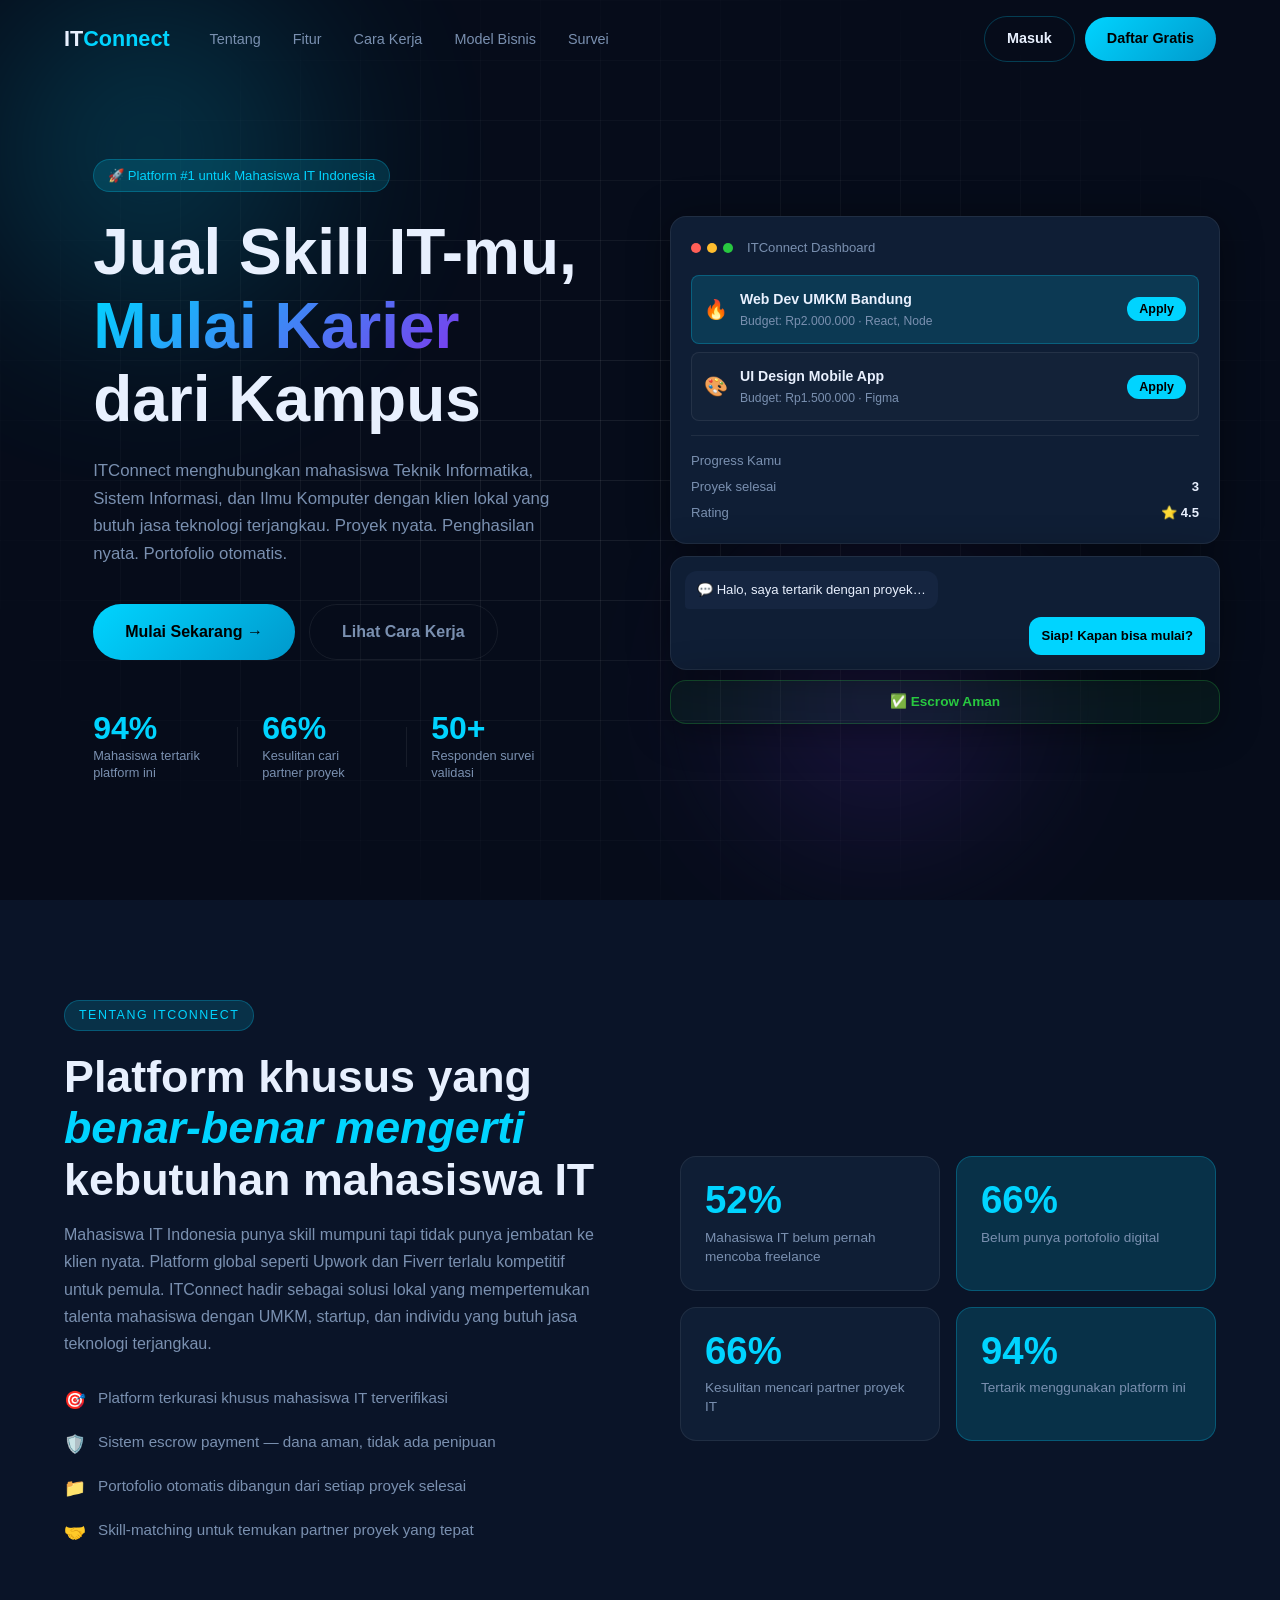
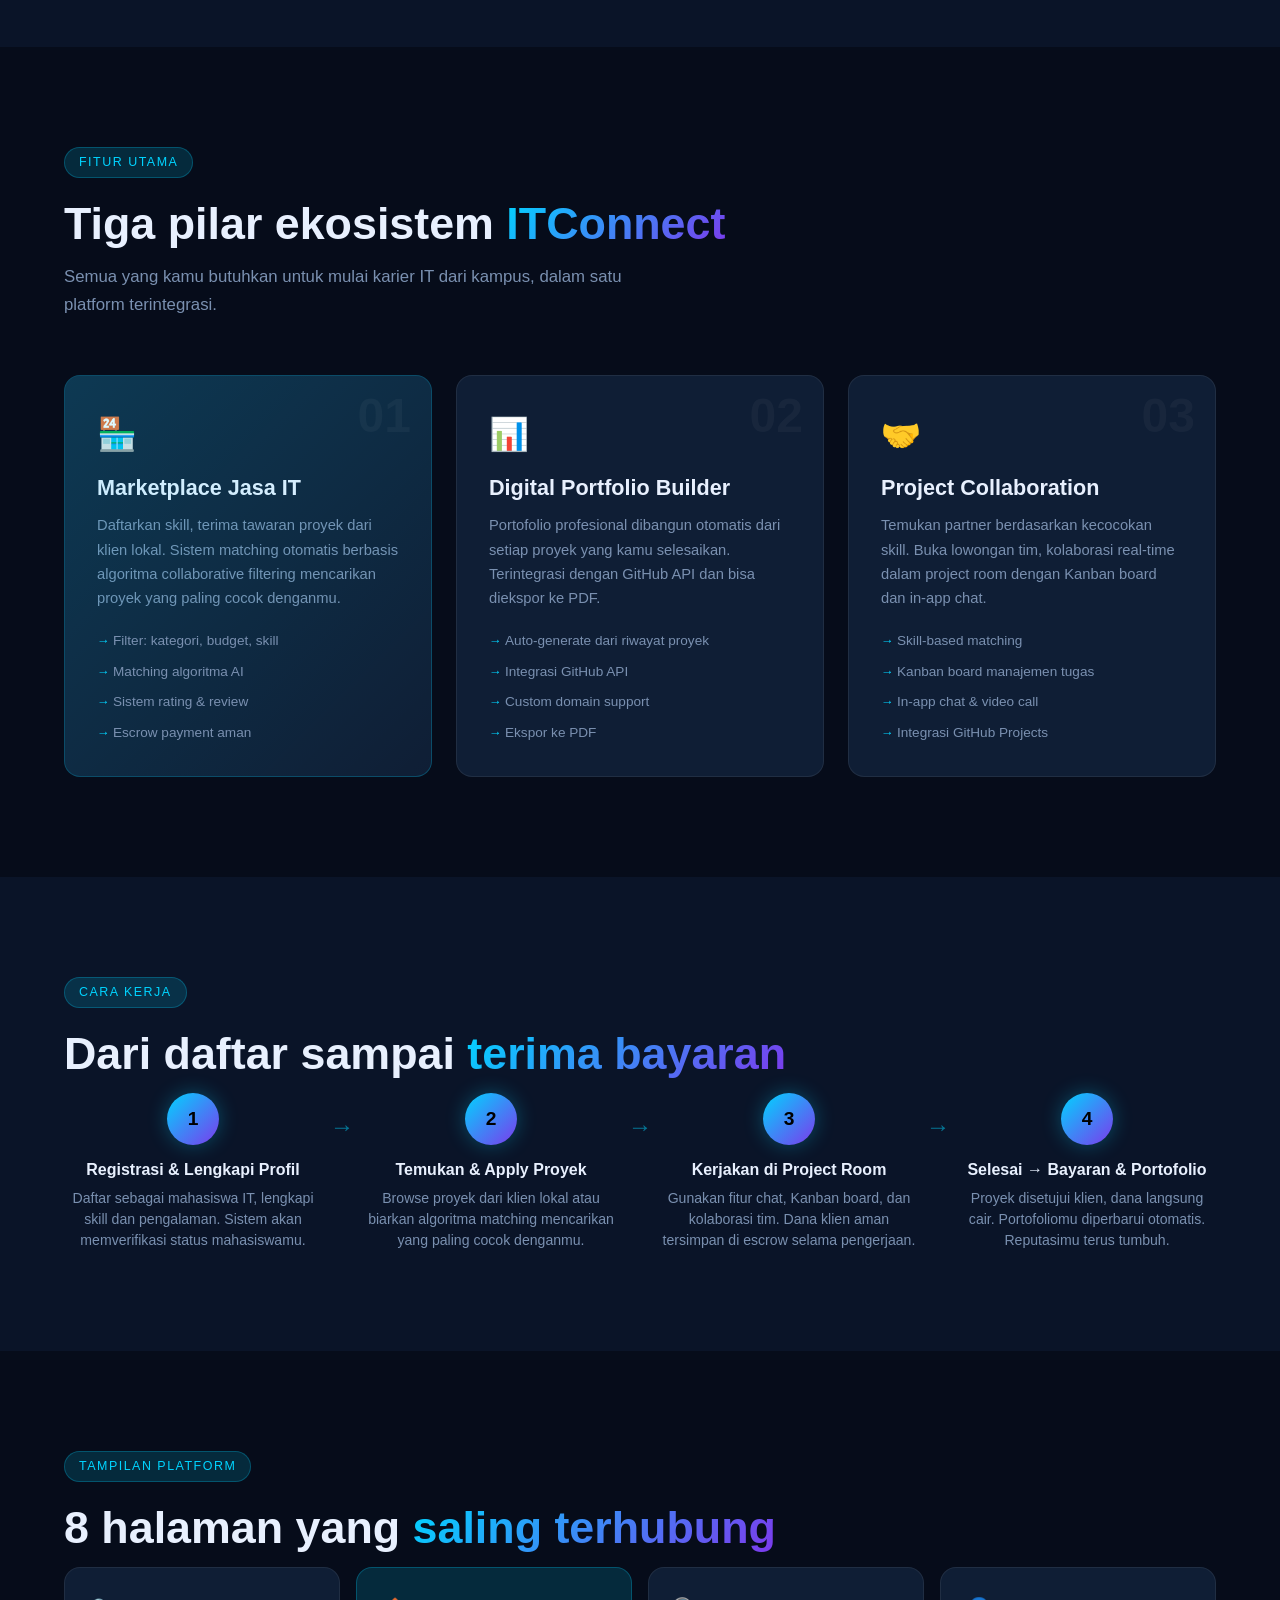
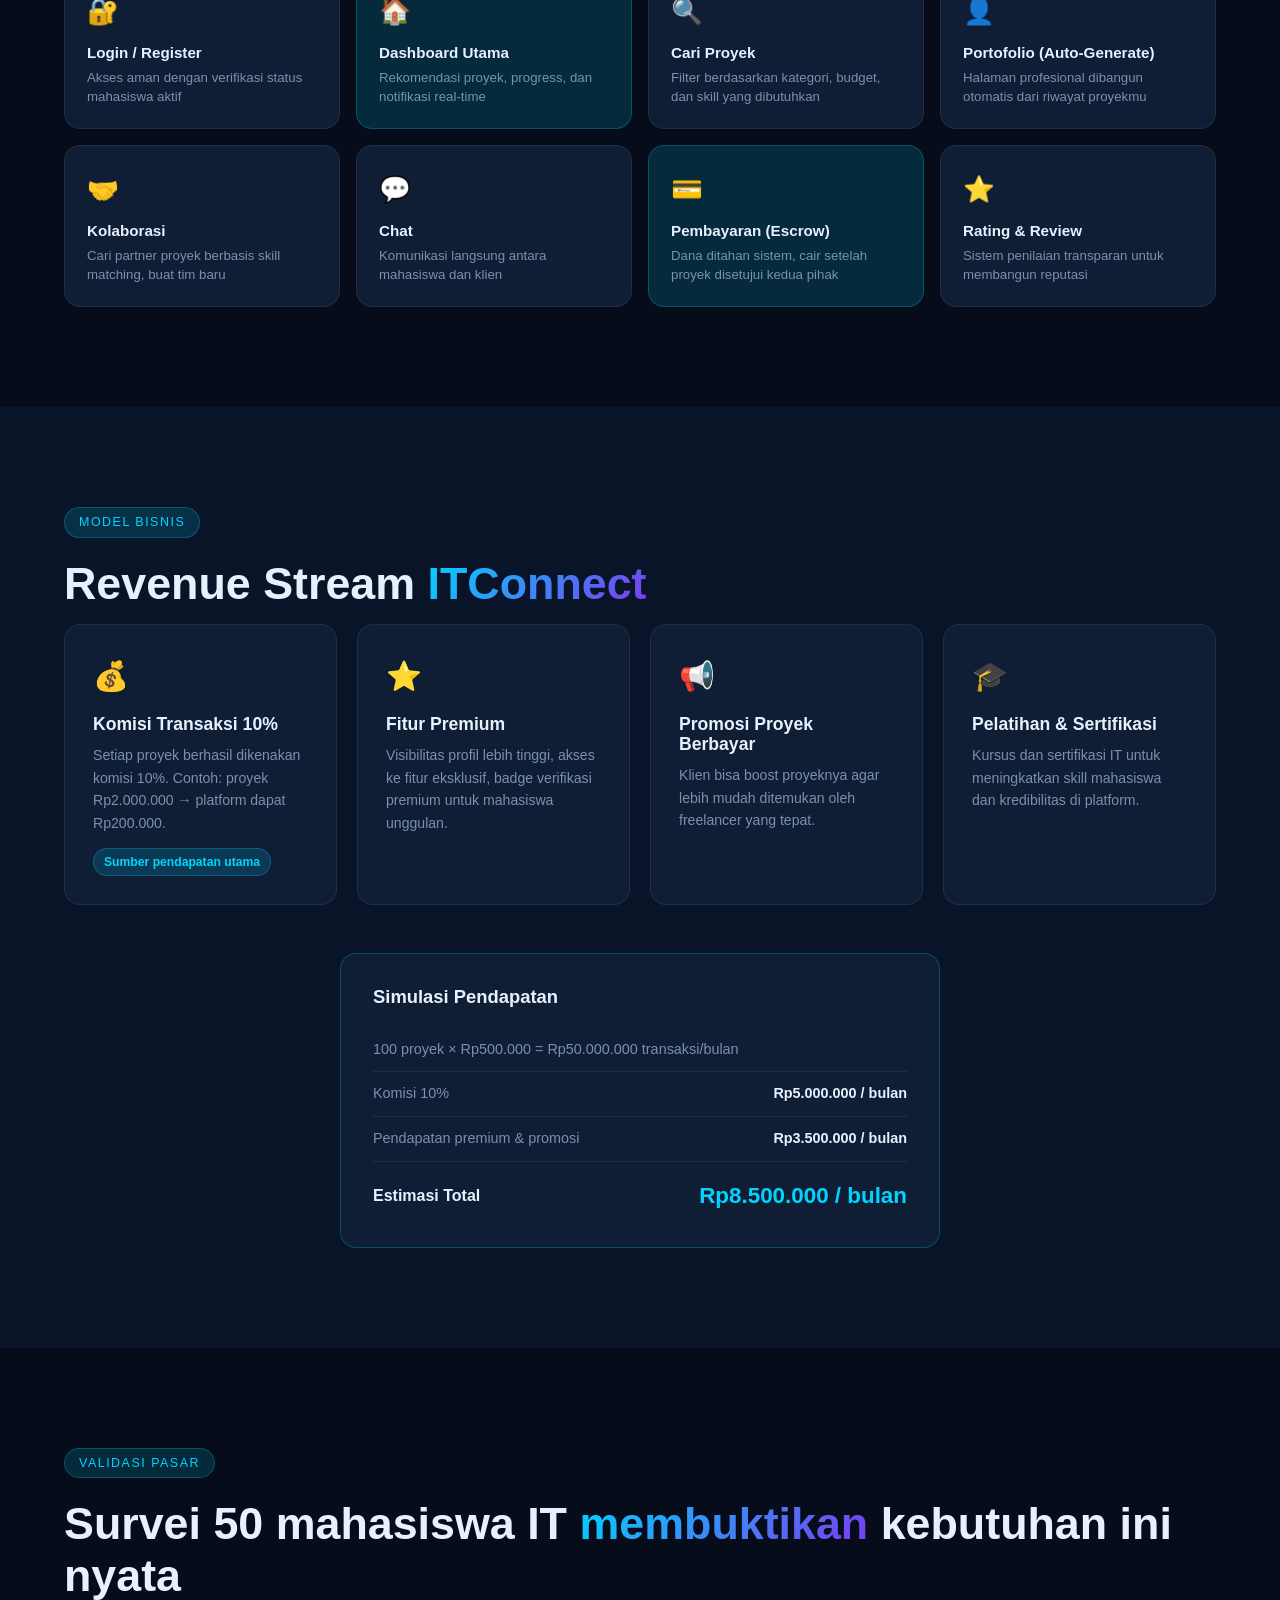
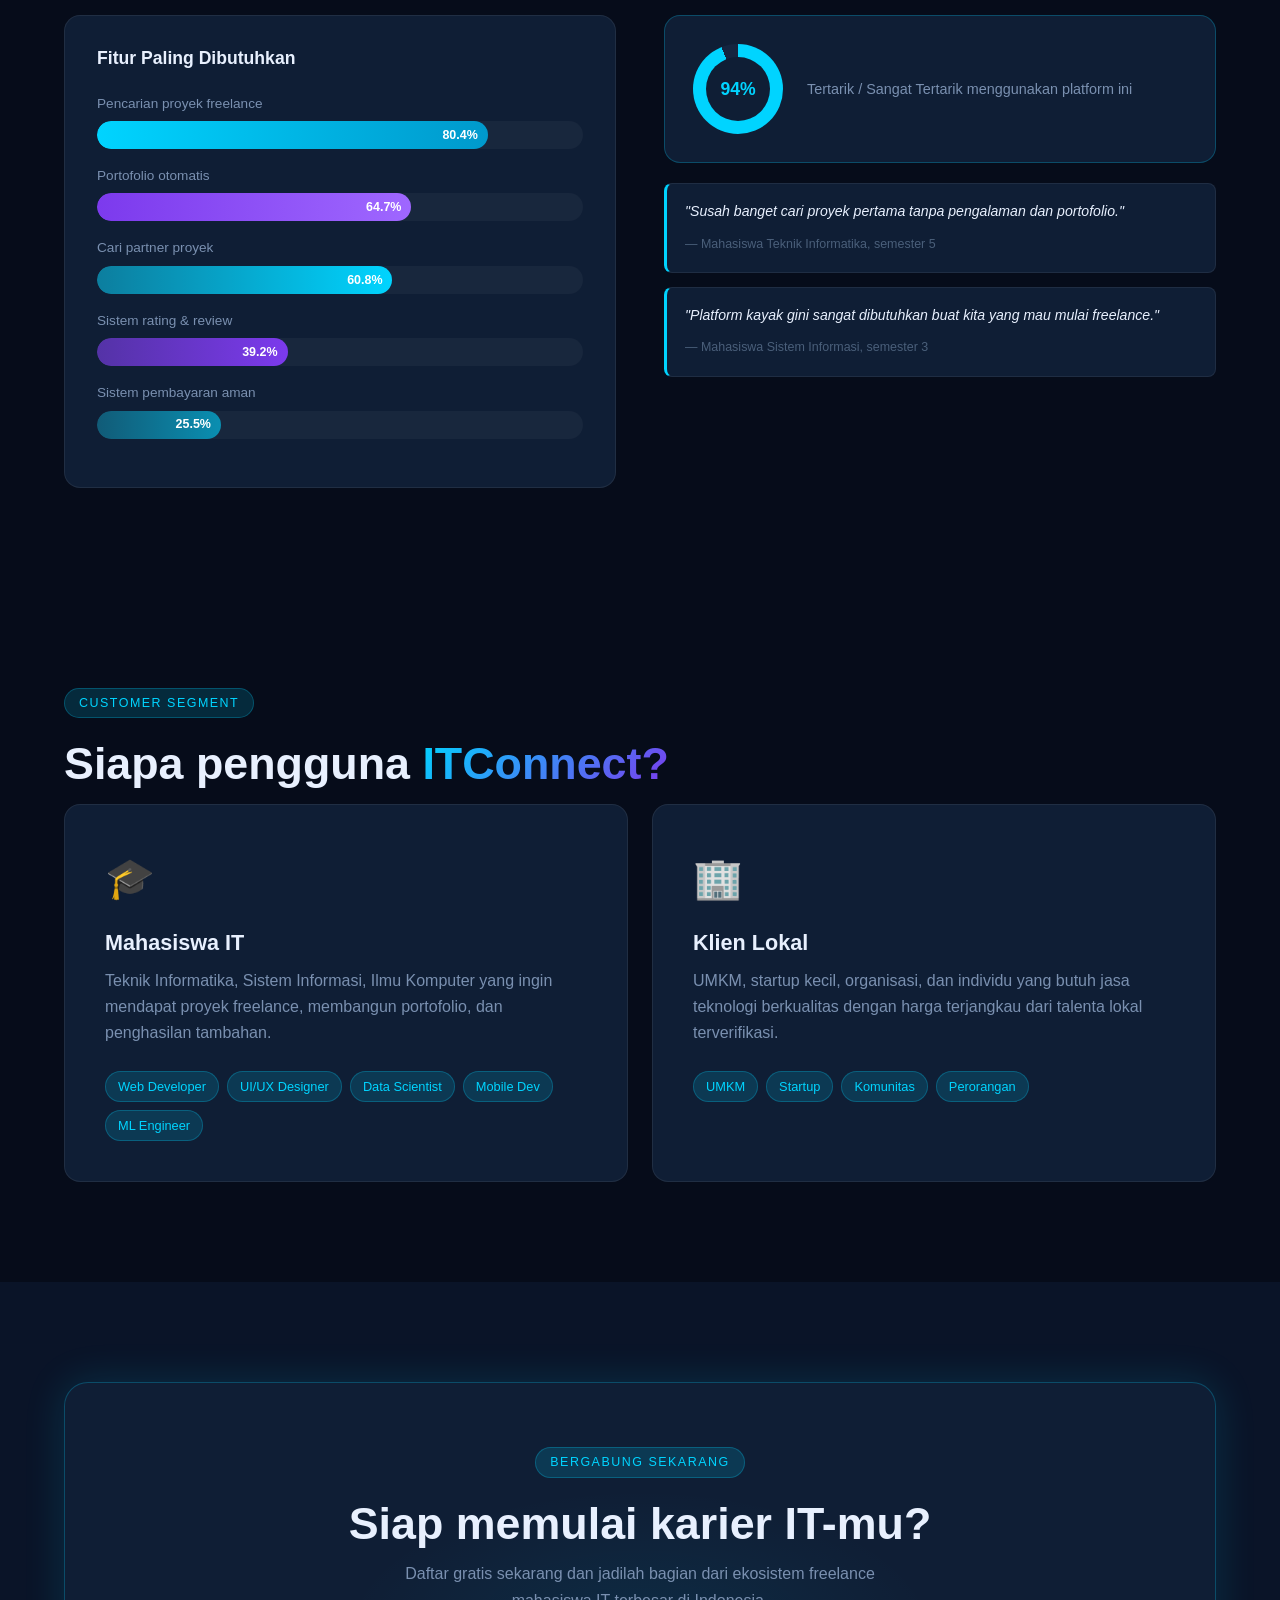
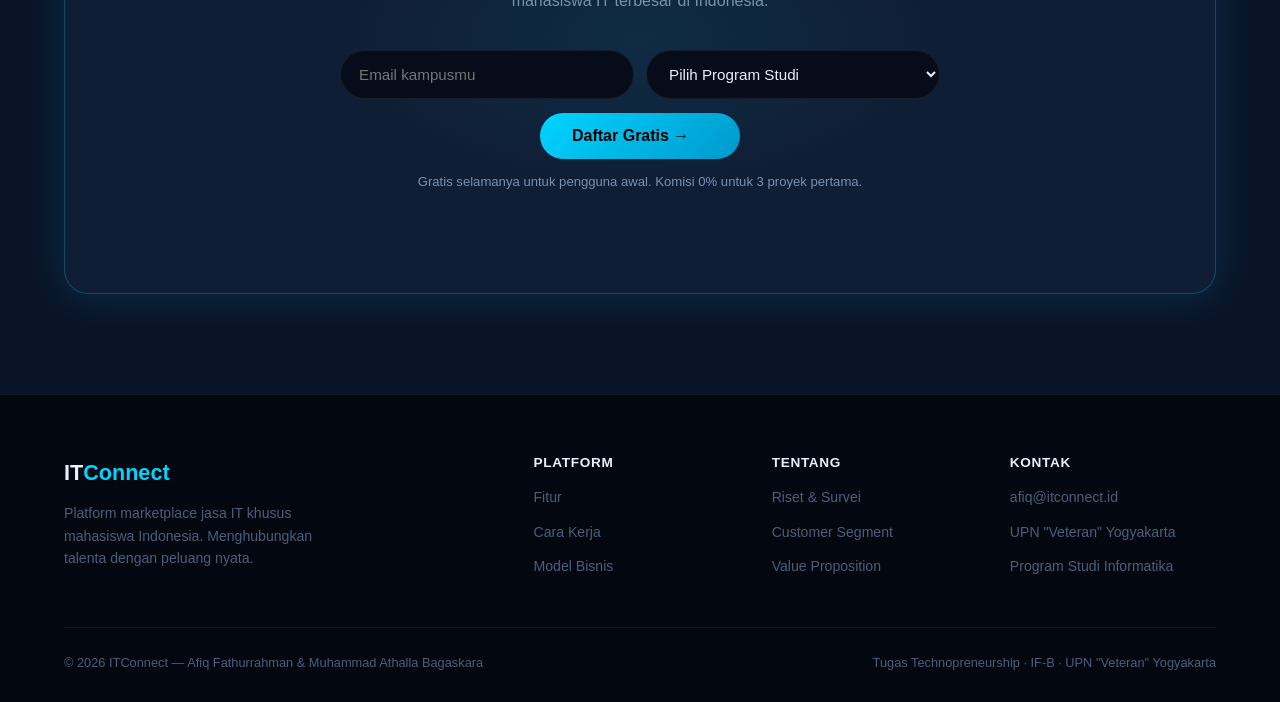
==== commit 2740dd87: "Update index.html" ====
--- a/index.html
+++ b/index.html
@@ -486,6 +486,6 @@
     </div>
   </footer>
 
-  <script src="js/main.js"></script>
+  <script src="main.js"></script>
 </body>
 </html>
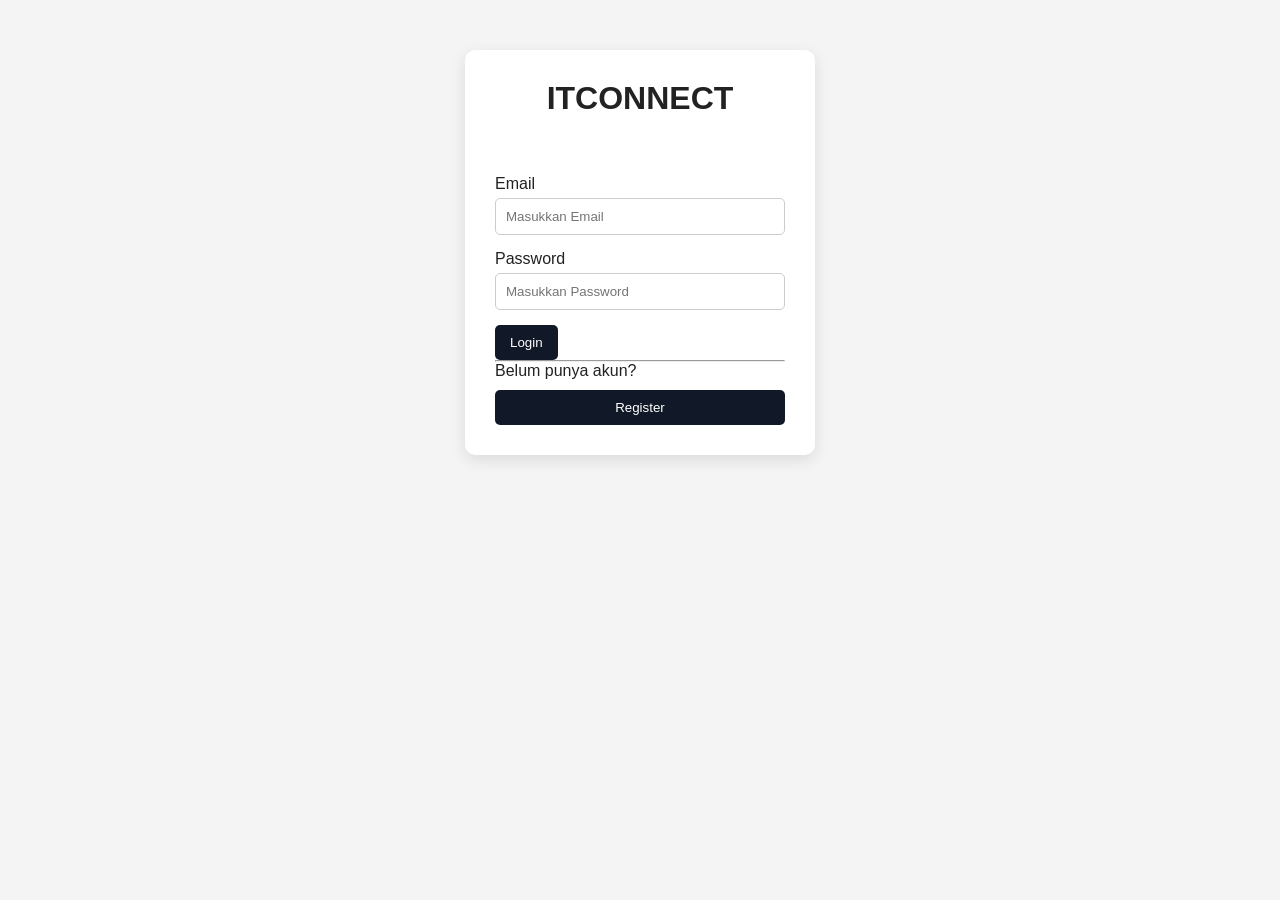
==== commit 8a71420b: "Add files via upload" ====
--- a/index.html
+++ b/index.html
@@ -1,491 +1,36 @@
-<!DOCTYPE html>
-<html lang="id">
-<head>
-  <meta charset="UTF-8" />
-  <meta name="viewport" content="width=device-width, initial-scale=1.0" />
-  <title>ITConnect – Marketplace Jasa IT Mahasiswa</title>
-  <meta name="description" content="Platform marketplace yang menghubungkan mahasiswa IT dengan klien lokal. Cari proyek freelance, bangun portofolio, dan kolaborasi." />
-  <link rel="preconnect" href="https://fonts.googleapis.com" />
-  <link rel="preconnect" href="https://fonts.gstatic.com" crossorigin />
-  <link href="https://fonts.googleapis.com/css2?family=Syne:wght@400;600;700;800&family=DM+Sans:ital,wght@0,300;0,400;0,500;1,300&display=swap" rel="stylesheet" />
-  <link rel="stylesheet" href="style.css" />
-</head>
-<body>
-
-  <!-- NAV -->
-  <nav class="nav" id="nav">
-    <div class="nav-inner">
-      <a href="#" class="nav-logo">IT<span>Connect</span></a>
-      <ul class="nav-links" id="navLinks">
-        <li><a href="#tentang">Tentang</a></li>
-        <li><a href="#fitur">Fitur</a></li>
-        <li><a href="#cara-kerja">Cara Kerja</a></li>
-        <li><a href="#monetisasi">Model Bisnis</a></li>
-        <li><a href="#survei">Survei</a></li>
-      </ul>
-      <div class="nav-cta">
-        <a href="#daftar" class="btn-outline">Masuk</a>
-        <a href="#daftar" class="btn-primary">Daftar Gratis</a>
-      </div>
-      <button class="hamburger" id="hamburger" aria-label="Menu">
-        <span></span><span></span><span></span>
-      </button>
-    </div>
-  </nav>
-
-  <!-- HERO -->
-  <section class="hero" id="beranda">
-    <div class="hero-bg">
-      <div class="blob blob-1"></div>
-      <div class="blob blob-2"></div>
-      <div class="grid-overlay"></div>
-    </div>
-    <div class="container hero-content">
-      <div class="hero-badge">🚀 Platform #1 untuk Mahasiswa IT Indonesia</div>
-      <h1 class="hero-title">
-        Jual Skill IT-mu,<br />
-        <span class="gradient-text">Mulai Karier</span><br />
-        dari Kampus
-      </h1>
-      <p class="hero-desc">
-        ITConnect menghubungkan mahasiswa Teknik Informatika, Sistem Informasi, dan Ilmu Komputer dengan klien lokal yang butuh jasa teknologi terjangkau. Proyek nyata. Penghasilan nyata. Portofolio otomatis.
-      </p>
-      <div class="hero-actions">
-        <a href="#daftar" class="btn-primary btn-lg">Mulai Sekarang →</a>
-        <a href="#cara-kerja" class="btn-ghost btn-lg">Lihat Cara Kerja</a>
-      </div>
-      <div class="hero-stats">
-        <div class="stat">
-          <span class="stat-num">94%</span>
-          <span class="stat-label">Mahasiswa tertarik platform ini</span>
-        </div>
-        <div class="stat-divider"></div>
-        <div class="stat">
-          <span class="stat-num">66%</span>
-          <span class="stat-label">Kesulitan cari partner proyek</span>
-        </div>
-        <div class="stat-divider"></div>
-        <div class="stat">
-          <span class="stat-num">50+</span>
-          <span class="stat-label">Responden survei validasi</span>
-        </div>
-      </div>
-    </div>
-    <!-- Floating UI mockup -->
-    <div class="hero-mockup">
-      <div class="mockup-card mockup-main">
-        <div class="mockup-header">
-          <span class="dot red"></span><span class="dot yellow"></span><span class="dot green"></span>
-          <span class="mockup-title">ITConnect Dashboard</span>
-        </div>
-        <div class="mockup-body">
-          <div class="mockup-item hot">
-            <div class="mockup-icon">🔥</div>
-            <div>
-              <div class="mockup-proj-title">Web Dev UMKM Bandung</div>
-              <div class="mockup-proj-sub">Budget: Rp2.000.000 · React, Node</div>
-            </div>
-            <button class="mockup-apply">Apply</button>
-          </div>
-          <div class="mockup-item">
-            <div class="mockup-icon">🎨</div>
-            <div>
-              <div class="mockup-proj-title">UI Design Mobile App</div>
-              <div class="mockup-proj-sub">Budget: Rp1.500.000 · Figma</div>
-            </div>
-            <button class="mockup-apply">Apply</button>
-          </div>
-          <div class="mockup-progress">
-            <span>Progress Kamu</span>
-            <div class="mockup-prog-row"><span>Proyek selesai</span><strong>3</strong></div>
-            <div class="mockup-prog-row"><span>Rating</span><strong>⭐ 4.5</strong></div>
-          </div>
-        </div>
-      </div>
-      <div class="mockup-card mockup-chat">
-        <div class="chat-bubble client">💬 Halo, saya tertarik dengan proyek…</div>
-        <div class="chat-bubble you">Siap! Kapan bisa mulai?</div>
-      </div>
-      <div class="mockup-card mockup-badge">
-        <span>✅ Escrow Aman</span>
-      </div>
-    </div>
-  </section>
-
-  <!-- TENTANG -->
-  <section class="section tentang" id="tentang">
-    <div class="container">
-      <div class="section-label">Tentang ITConnect</div>
-      <div class="tentang-grid">
-        <div class="tentang-text">
-          <h2>Platform khusus yang <em>benar-benar mengerti</em> kebutuhan mahasiswa IT</h2>
-          <p>Mahasiswa IT Indonesia punya skill mumpuni tapi tidak punya jembatan ke klien nyata. Platform global seperti Upwork dan Fiverr terlalu kompetitif untuk pemula. ITConnect hadir sebagai solusi lokal yang mempertemukan talenta mahasiswa dengan UMKM, startup, dan individu yang butuh jasa teknologi terjangkau.</p>
-          <div class="tentang-points">
-            <div class="point"><span class="point-icon">🎯</span><span>Platform terkurasi khusus mahasiswa IT terverifikasi</span></div>
-            <div class="point"><span class="point-icon">🛡️</span><span>Sistem escrow payment — dana aman, tidak ada penipuan</span></div>
-            <div class="point"><span class="point-icon">📁</span><span>Portofolio otomatis dibangun dari setiap proyek selesai</span></div>
-            <div class="point"><span class="point-icon">🤝</span><span>Skill-matching untuk temukan partner proyek yang tepat</span></div>
-          </div>
-        </div>
-        <div class="tentang-visual">
-          <div class="problem-cards">
-            <div class="prob-card">
-              <div class="prob-num">52%</div>
-              <div class="prob-text">Mahasiswa IT belum pernah mencoba freelance</div>
-            </div>
-            <div class="prob-card accent">
-              <div class="prob-num">66%</div>
-              <div class="prob-text">Belum punya portofolio digital</div>
-            </div>
-            <div class="prob-card">
-              <div class="prob-num">66%</div>
-              <div class="prob-text">Kesulitan mencari partner proyek IT</div>
-            </div>
-            <div class="prob-card accent">
-              <div class="prob-num">94%</div>
-              <div class="prob-text">Tertarik menggunakan platform ini</div>
-            </div>
-          </div>
-        </div>
-      </div>
-    </div>
-  </section>
-
-  <!-- FITUR -->
-  <section class="section fitur" id="fitur">
-    <div class="container">
-      <div class="section-label">Fitur Utama</div>
-      <h2 class="section-title">Tiga pilar ekosistem <span class="gradient-text">ITConnect</span></h2>
-      <p class="section-sub">Semua yang kamu butuhkan untuk mulai karier IT dari kampus, dalam satu platform terintegrasi.</p>
-      <div class="fitur-grid">
-
-        <div class="fitur-card fitur-card--primary">
-          <div class="fitur-num">01</div>
-          <div class="fitur-icon">🏪</div>
-          <h3>Marketplace Jasa IT</h3>
-          <p>Daftarkan skill, terima tawaran proyek dari klien lokal. Sistem matching otomatis berbasis algoritma collaborative filtering mencarikan proyek yang paling cocok denganmu.</p>
-          <ul class="fitur-list">
-            <li>Filter: kategori, budget, skill</li>
-            <li>Matching algoritma AI</li>
-            <li>Sistem rating & review</li>
-            <li>Escrow payment aman</li>
-          </ul>
-        </div>
-
-        <div class="fitur-card">
-          <div class="fitur-num">02</div>
-          <div class="fitur-icon">📊</div>
-          <h3>Digital Portfolio Builder</h3>
-          <p>Portofolio profesional dibangun otomatis dari setiap proyek yang kamu selesaikan. Terintegrasi dengan GitHub API dan bisa diekspor ke PDF.</p>
-          <ul class="fitur-list">
-            <li>Auto-generate dari riwayat proyek</li>
-            <li>Integrasi GitHub API</li>
-            <li>Custom domain support</li>
-            <li>Ekspor ke PDF</li>
-          </ul>
-        </div>
-
-        <div class="fitur-card">
-          <div class="fitur-num">03</div>
-          <div class="fitur-icon">🤝</div>
-          <h3>Project Collaboration</h3>
-          <p>Temukan partner berdasarkan kecocokan skill. Buka lowongan tim, kolaborasi real-time dalam project room dengan Kanban board dan in-app chat.</p>
-          <ul class="fitur-list">
-            <li>Skill-based matching</li>
-            <li>Kanban board manajemen tugas</li>
-            <li>In-app chat & video call</li>
-            <li>Integrasi GitHub Projects</li>
-          </ul>
-        </div>
-
-      </div>
-    </div>
-  </section>
-
-  <!-- CARA KERJA -->
-  <section class="section cara-kerja" id="cara-kerja">
-    <div class="container">
-      <div class="section-label">Cara Kerja</div>
-      <h2 class="section-title">Dari daftar sampai <span class="gradient-text">terima bayaran</span></h2>
-      <div class="steps">
-        <div class="step">
-          <div class="step-num">1</div>
-          <div class="step-content">
-            <h4>Registrasi & Lengkapi Profil</h4>
-            <p>Daftar sebagai mahasiswa IT, lengkapi skill dan pengalaman. Sistem akan memverifikasi status mahasiswamu.</p>
-          </div>
-        </div>
-        <div class="step-arrow">→</div>
-        <div class="step">
-          <div class="step-num">2</div>
-          <div class="step-content">
-            <h4>Temukan & Apply Proyek</h4>
-            <p>Browse proyek dari klien lokal atau biarkan algoritma matching mencarikan yang paling cocok denganmu.</p>
-          </div>
-        </div>
-        <div class="step-arrow">→</div>
-        <div class="step">
-          <div class="step-num">3</div>
-          <div class="step-content">
-            <h4>Kerjakan di Project Room</h4>
-            <p>Gunakan fitur chat, Kanban board, dan kolaborasi tim. Dana klien aman tersimpan di escrow selama pengerjaan.</p>
-          </div>
-        </div>
-        <div class="step-arrow">→</div>
-        <div class="step">
-          <div class="step-num">4</div>
-          <div class="step-content">
-            <h4>Selesai → Bayaran & Portofolio</h4>
-            <p>Proyek disetujui klien, dana langsung cair. Portofoliomu diperbarui otomatis. Reputasimu terus tumbuh.</p>
-          </div>
-        </div>
-      </div>
-    </div>
-  </section>
-
-  <!-- HALAMAN MOCKUP -->
-  <section class="section pages-section">
-    <div class="container">
-      <div class="section-label">Tampilan Platform</div>
-      <h2 class="section-title">8 halaman yang <span class="gradient-text">saling terhubung</span></h2>
-      <div class="pages-grid">
-        <div class="page-card">
-          <div class="page-icon">🔐</div>
-          <h4>Login / Register</h4>
-          <p>Akses aman dengan verifikasi status mahasiswa aktif</p>
-        </div>
-        <div class="page-card page-card--highlight">
-          <div class="page-icon">🏠</div>
-          <h4>Dashboard Utama</h4>
-          <p>Rekomendasi proyek, progress, dan notifikasi real-time</p>
-        </div>
-        <div class="page-card">
-          <div class="page-icon">🔍</div>
-          <h4>Cari Proyek</h4>
-          <p>Filter berdasarkan kategori, budget, dan skill yang dibutuhkan</p>
-        </div>
-        <div class="page-card">
-          <div class="page-icon">👤</div>
-          <h4>Portofolio (Auto-Generate)</h4>
-          <p>Halaman profesional dibangun otomatis dari riwayat proyekmu</p>
-        </div>
-        <div class="page-card">
-          <div class="page-icon">🤝</div>
-          <h4>Kolaborasi</h4>
-          <p>Cari partner proyek berbasis skill matching, buat tim baru</p>
-        </div>
-        <div class="page-card">
-          <div class="page-icon">💬</div>
-          <h4>Chat</h4>
-          <p>Komunikasi langsung antara mahasiswa dan klien</p>
-        </div>
-        <div class="page-card page-card--highlight">
-          <div class="page-icon">💳</div>
-          <h4>Pembayaran (Escrow)</h4>
-          <p>Dana ditahan sistem, cair setelah proyek disetujui kedua pihak</p>
-        </div>
-        <div class="page-card">
-          <div class="page-icon">⭐</div>
-          <h4>Rating & Review</h4>
-          <p>Sistem penilaian transparan untuk membangun reputasi</p>
-        </div>
-      </div>
-    </div>
-  </section>
-
-  <!-- MONETISASI -->
-  <section class="section monetisasi" id="monetisasi">
-    <div class="container">
-      <div class="section-label">Model Bisnis</div>
-      <h2 class="section-title">Revenue Stream <span class="gradient-text">ITConnect</span></h2>
-      <div class="monetisasi-grid">
-        <div class="mono-card">
-          <div class="mono-icon">💰</div>
-          <h4>Komisi Transaksi 10%</h4>
-          <p>Setiap proyek berhasil dikenakan komisi 10%. Contoh: proyek Rp2.000.000 → platform dapat Rp200.000.</p>
-          <div class="mono-highlight">Sumber pendapatan utama</div>
-        </div>
-        <div class="mono-card">
-          <div class="mono-icon">⭐</div>
-          <h4>Fitur Premium</h4>
-          <p>Visibilitas profil lebih tinggi, akses ke fitur eksklusif, badge verifikasi premium untuk mahasiswa unggulan.</p>
-        </div>
-        <div class="mono-card">
-          <div class="mono-icon">📢</div>
-          <h4>Promosi Proyek Berbayar</h4>
-          <p>Klien bisa boost proyeknya agar lebih mudah ditemukan oleh freelancer yang tepat.</p>
-        </div>
-        <div class="mono-card">
-          <div class="mono-icon">🎓</div>
-          <h4>Pelatihan & Sertifikasi</h4>
-          <p>Kursus dan sertifikasi IT untuk meningkatkan skill mahasiswa dan kredibilitas di platform.</p>
-        </div>
-      </div>
-      <div class="revenue-sim">
-        <h3>Simulasi Pendapatan</h3>
-        <div class="sim-row">
-          <span>100 proyek × Rp500.000 = Rp50.000.000 transaksi/bulan</span>
-        </div>
-        <div class="sim-row">
-          <span>Komisi 10%</span>
-          <strong>Rp5.000.000 / bulan</strong>
-        </div>
-        <div class="sim-row">
-          <span>Pendapatan premium & promosi</span>
-          <strong>Rp3.500.000 / bulan</strong>
-        </div>
-        <div class="sim-total">
-          <span>Estimasi Total</span>
-          <strong>Rp8.500.000 / bulan</strong>
-        </div>
-      </div>
-    </div>
-  </section>
-
-  <!-- SURVEI -->
-  <section class="section survei" id="survei">
-    <div class="container">
-      <div class="section-label">Validasi Pasar</div>
-      <h2 class="section-title">Survei 50 mahasiswa IT <span class="gradient-text">membuktikan</span> kebutuhan ini nyata</h2>
-      <div class="survei-grid">
-        <div class="survei-bar-card">
-          <h4>Fitur Paling Dibutuhkan</h4>
-          <div class="bar-item">
-            <span class="bar-label">Pencarian proyek freelance</span>
-            <div class="bar-wrap"><div class="bar" style="width:80.4%"><span>80.4%</span></div></div>
-          </div>
-          <div class="bar-item">
-            <span class="bar-label">Portofolio otomatis</span>
-            <div class="bar-wrap"><div class="bar bar-2" style="width:64.7%"><span>64.7%</span></div></div>
-          </div>
-          <div class="bar-item">
-            <span class="bar-label">Cari partner proyek</span>
-            <div class="bar-wrap"><div class="bar bar-3" style="width:60.8%"><span>60.8%</span></div></div>
-          </div>
-          <div class="bar-item">
-            <span class="bar-label">Sistem rating & review</span>
-            <div class="bar-wrap"><div class="bar bar-4" style="width:39.2%"><span>39.2%</span></div></div>
-          </div>
-          <div class="bar-item">
-            <span class="bar-label">Sistem pembayaran aman</span>
-            <div class="bar-wrap"><div class="bar bar-5" style="width:25.5%"><span>25.5%</span></div></div>
-          </div>
-        </div>
-        <div class="survei-pie-col">
-          <div class="pie-card">
-            <div class="pie-chart" style="--pct:94">
-              <div class="pie-inner">94%</div>
-            </div>
-            <p>Tertarik / Sangat Tertarik menggunakan platform ini</p>
-          </div>
-          <div class="survei-quotes">
-            <div class="quote-card">
-              <p>"Susah banget cari proyek pertama tanpa pengalaman dan portofolio."</p>
-              <span>— Mahasiswa Teknik Informatika, semester 5</span>
-            </div>
-            <div class="quote-card">
-              <p>"Platform kayak gini sangat dibutuhkan buat kita yang mau mulai freelance."</p>
-              <span>— Mahasiswa Sistem Informasi, semester 3</span>
-            </div>
-          </div>
-        </div>
-      </div>
-    </div>
-  </section>
-
-  <!-- TARGET SEGMEN -->
-  <section class="section segmen">
-    <div class="container">
-      <div class="section-label">Customer Segment</div>
-      <h2 class="section-title">Siapa pengguna <span class="gradient-text">ITConnect?</span></h2>
-      <div class="segmen-grid">
-        <div class="segmen-card segmen-mhs">
-          <div class="segmen-icon">🎓</div>
-          <h3>Mahasiswa IT</h3>
-          <p>Teknik Informatika, Sistem Informasi, Ilmu Komputer yang ingin mendapat proyek freelance, membangun portofolio, dan penghasilan tambahan.</p>
-          <div class="segmen-tags">
-            <span>Web Developer</span><span>UI/UX Designer</span><span>Data Scientist</span><span>Mobile Dev</span><span>ML Engineer</span>
-          </div>
-        </div>
-        <div class="segmen-card segmen-klien">
-          <div class="segmen-icon">🏢</div>
-          <h3>Klien Lokal</h3>
-          <p>UMKM, startup kecil, organisasi, dan individu yang butuh jasa teknologi berkualitas dengan harga terjangkau dari talenta lokal terverifikasi.</p>
-          <div class="segmen-tags">
-            <span>UMKM</span><span>Startup</span><span>Komunitas</span><span>Perorangan</span>
-          </div>
-        </div>
-      </div>
-    </div>
-  </section>
-
-  <!-- CTA / DAFTAR -->
-  <section class="section cta-section" id="daftar">
-    <div class="container">
-      <div class="cta-box">
-        <div class="cta-blob"></div>
-        <div class="section-label">Bergabung Sekarang</div>
-        <h2>Siap memulai karier IT-mu?</h2>
-        <p>Daftar gratis sekarang dan jadilah bagian dari ekosistem freelance mahasiswa IT terbesar di Indonesia.</p>
-        <div class="cta-form">
-          <div class="form-group">
-            <input type="email" placeholder="Email kampusmu" class="cta-input" />
-            <select class="cta-select">
-              <option value="">Pilih Program Studi</option>
-              <option>Teknik Informatika</option>
-              <option>Sistem Informasi</option>
-              <option>Ilmu Komputer</option>
-            </select>
-          </div>
-          <button class="btn-primary btn-lg cta-btn">Daftar Gratis →</button>
-        </div>
-        <p class="cta-note">Gratis selamanya untuk pengguna awal. Komisi 0% untuk 3 proyek pertama.</p>
-      </div>
-    </div>
-  </section>
-
-  <!-- FOOTER -->
-  <footer class="footer">
-    <div class="container">
-      <div class="footer-top">
-        <div class="footer-brand">
-          <div class="nav-logo">IT<span>Connect</span></div>
-          <p>Platform marketplace jasa IT khusus mahasiswa Indonesia. Menghubungkan talenta dengan peluang nyata.</p>
-        </div>
-        <div class="footer-links">
-          <div class="footer-col">
-            <h5>Platform</h5>
-            <ul>
-              <li><a href="#fitur">Fitur</a></li>
-              <li><a href="#cara-kerja">Cara Kerja</a></li>
-              <li><a href="#monetisasi">Model Bisnis</a></li>
-            </ul>
-          </div>
-          <div class="footer-col">
-            <h5>Tentang</h5>
-            <ul>
-              <li><a href="#survei">Riset & Survei</a></li>
-              <li><a href="#segmen">Customer Segment</a></li>
-              <li><a href="#">Value Proposition</a></li>
-            </ul>
-          </div>
-          <div class="footer-col">
-            <h5>Kontak</h5>
-            <ul>
-              <li><a href="mailto:afiq@itconnect.id">afiq@itconnect.id</a></li>
-              <li><a href="#">UPN "Veteran" Yogyakarta</a></li>
-              <li><a href="#">Program Studi Informatika</a></li>
-            </ul>
-          </div>
-        </div>
-      </div>
-      <div class="footer-bottom">
-        <span>© 2026 ITConnect — Afiq Fathurrahman & Muhammad Athalla Bagaskara</span>
-        <span>Tugas Technopreneurship · IF-B · UPN "Veteran" Yogyakarta</span>
-      </div>
-    </div>
-  </footer>
-
-  <script src="main.js"></script>
-</body>
-</html>
+<!-- =========================
+HALAMAN LOGIN / REGISTER
+========================= -->
+<!DOCTYPE html>
+<html lang="id">
+<head>
+  <meta charset="UTF-8" />
+  <meta name="viewport" content="width=device-width, initial-scale=1.0"/>
+  <title>ITConnect - Login</title>
+  <link rel="stylesheet" href="style.css"/>
+</head>
+<body>
+
+<div class="container auth-box">
+  <h1>ITCONNECT</h1>
+
+  <div class="logo-box">
+    <img src="https://cdn-icons-png.flaticon.com/512/1055/1055687.png" alt="">
+  </div>
+
+  <label>Email</label>
+  <input type="email" placeholder="Masukkan Email">
+
+  <label>Password</label>
+  <input type="password" placeholder="Masukkan Password">
+
+  <button onclick="window.location.href='dashboard.html'">Login</button>
+
+  <hr>
+
+  <p>Belum punya akun?</p>
+  <button class="secondary-btn">Register</button>
+</div>
+
+</body>
+</html>
--- a/style.css
+++ b/style.css
@@ -1,974 +1,215 @@
-/* ===========================
-   ITConnect — Global Styles
-   =========================== */
-
-:root {
-  --bg: #060c1a;
-  --bg-2: #0a1428;
-  --bg-card: #0f1e35;
-  --bg-card-hover: #152540;
-  --accent: #00d4ff;
-  --accent-2: #7c3aed;
-  --accent-glow: rgba(0, 212, 255, 0.15);
-  --text: #e8f0fe;
-  --text-muted: #7a90b0;
-  --text-dim: #4a5f7a;
-  --border: rgba(255,255,255,0.07);
-  --border-accent: rgba(0, 212, 255, 0.25);
-  --font-display: 'Syne', sans-serif;
-  --font-body: 'DM Sans', sans-serif;
-  --radius: 16px;
-  --radius-sm: 8px;
-  --shadow: 0 4px 40px rgba(0,0,0,0.4);
-  --shadow-accent: 0 0 40px rgba(0, 212, 255, 0.15);
-}
-
-*, *::before, *::after { box-sizing: border-box; margin: 0; padding: 0; }
-
-html { scroll-behavior: smooth; }
-
-body {
-  background: var(--bg);
-  color: var(--text);
-  font-family: var(--font-body);
-  font-size: 16px;
-  line-height: 1.65;
-  overflow-x: hidden;
-}
-
-a { text-decoration: none; color: inherit; }
-ul { list-style: none; }
-img { max-width: 100%; }
-
-/* === TYPOGRAPHY === */
-h1,h2,h3,h4,h5 { font-family: var(--font-display); line-height: 1.15; }
-h1 { font-size: clamp(2.4rem, 5vw, 4rem); font-weight: 800; }
-h2 { font-size: clamp(1.8rem, 3.5vw, 2.8rem); font-weight: 700; }
-h3 { font-size: 1.35rem; font-weight: 700; }
-h4 { font-size: 1.1rem; font-weight: 600; }
-
-.gradient-text {
-  background: linear-gradient(135deg, var(--accent), var(--accent-2));
-  -webkit-background-clip: text;
-  -webkit-text-fill-color: transparent;
-  background-clip: text;
-}
-
-em { font-style: italic; color: var(--accent); }
-
-/* === LAYOUT === */
-.container {
-  max-width: 1200px;
-  margin: 0 auto;
-  padding: 0 24px;
-}
-
-.section {
-  padding: 100px 0;
-}
-
-.section-label {
-  display: inline-block;
-  font-family: var(--font-body);
-  font-size: 0.78rem;
-  font-weight: 500;
-  letter-spacing: 0.12em;
-  text-transform: uppercase;
-  color: var(--accent);
-  border: 1px solid var(--border-accent);
-  background: var(--accent-glow);
-  padding: 4px 14px;
-  border-radius: 100px;
-  margin-bottom: 20px;
-}
-
-.section-title {
-  margin-bottom: 14px;
-}
-
-.section-sub {
-  color: var(--text-muted);
-  font-size: 1.05rem;
-  max-width: 560px;
-  margin-bottom: 56px;
-}
-
-/* === BUTTONS === */
-.btn-primary {
-  display: inline-flex;
-  align-items: center;
-  gap: 6px;
-  background: linear-gradient(135deg, var(--accent), #0099cc);
-  color: #000;
-  font-family: var(--font-display);
-  font-weight: 700;
-  font-size: 0.9rem;
-  padding: 10px 22px;
-  border-radius: 100px;
-  border: none;
-  cursor: pointer;
-  transition: transform 0.2s, box-shadow 0.2s;
-  white-space: nowrap;
-}
-.btn-primary:hover { transform: translateY(-2px); box-shadow: 0 8px 30px rgba(0,212,255,0.35); }
-.btn-primary.btn-lg { padding: 14px 32px; font-size: 1rem; }
-
-.btn-outline {
-  display: inline-flex;
-  align-items: center;
-  font-family: var(--font-display);
-  font-weight: 600;
-  font-size: 0.9rem;
-  padding: 10px 22px;
-  border-radius: 100px;
-  border: 1px solid var(--border-accent);
-  color: var(--text);
-  background: transparent;
-  cursor: pointer;
-  transition: border-color 0.2s, background 0.2s;
-}
-.btn-outline:hover { border-color: var(--accent); background: var(--accent-glow); }
-
-.btn-ghost {
-  display: inline-flex;
-  align-items: center;
-  font-family: var(--font-display);
-  font-weight: 600;
-  font-size: 1rem;
-  padding: 14px 32px;
-  border-radius: 100px;
-  border: 1px solid var(--border);
-  color: var(--text-muted);
-  background: transparent;
-  cursor: pointer;
-  transition: color 0.2s, border-color 0.2s;
-}
-.btn-ghost:hover { color: var(--text); border-color: var(--border-accent); }
-
-/* ===========================
-   NAVIGATION
-   =========================== */
-.nav {
-  position: fixed;
-  top: 0; left: 0; right: 0;
-  z-index: 100;
-  padding: 16px 0;
-  transition: background 0.3s, backdrop-filter 0.3s, border-color 0.3s;
-  border-bottom: 1px solid transparent;
-}
-.nav.scrolled {
-  background: rgba(6, 12, 26, 0.9);
-  backdrop-filter: blur(16px);
-  border-color: var(--border);
-}
-.nav-inner {
-  max-width: 1200px;
-  margin: 0 auto;
-  padding: 0 24px;
-  display: flex;
-  align-items: center;
-  gap: 40px;
-}
-.nav-logo {
-  font-family: var(--font-display);
-  font-weight: 800;
-  font-size: 1.35rem;
-  color: var(--text);
-  white-space: nowrap;
-}
-.nav-logo span { color: var(--accent); }
-.nav-links {
-  display: flex;
-  gap: 32px;
-  flex: 1;
-}
-.nav-links a {
-  font-size: 0.9rem;
-  color: var(--text-muted);
-  font-weight: 400;
-  transition: color 0.2s;
-}
-.nav-links a:hover { color: var(--text); }
-.nav-cta {
-  display: flex;
-  align-items: center;
-  gap: 10px;
-  margin-left: auto;
-}
-.hamburger {
-  display: none;
-  flex-direction: column;
-  gap: 5px;
-  background: none;
-  border: none;
-  cursor: pointer;
-  padding: 4px;
-  margin-left: auto;
-}
-.hamburger span {
-  display: block;
-  width: 24px;
-  height: 2px;
-  background: var(--text);
-  border-radius: 2px;
-  transition: transform 0.3s, opacity 0.3s;
-}
-
-/* ===========================
-   HERO
-   =========================== */
-.hero {
-  min-height: 100vh;
-  display: grid;
-  grid-template-columns: 1fr 1fr;
-  align-items: center;
-  gap: 60px;
-  padding: 140px 60px 100px;
-  max-width: 1300px;
-  margin: 0 auto;
-  position: relative;
-  overflow: hidden;
-}
-.hero-bg {
-  position: absolute;
-  inset: 0;
-  pointer-events: none;
-  z-index: 0;
-}
-.blob {
-  position: absolute;
-  border-radius: 50%;
-  filter: blur(80px);
-  opacity: 0.25;
-}
-.blob-1 {
-  width: 500px; height: 500px;
-  background: radial-gradient(circle, var(--accent), transparent 70%);
-  top: -100px; left: -100px;
-  animation: float 8s ease-in-out infinite;
-}
-.blob-2 {
-  width: 400px; height: 400px;
-  background: radial-gradient(circle, var(--accent-2), transparent 70%);
-  bottom: 0; right: 200px;
-  animation: float 10s ease-in-out infinite reverse;
-}
-.grid-overlay {
-  position: absolute;
-  inset: 0;
-  background-image:
-    linear-gradient(var(--border) 1px, transparent 1px),
-    linear-gradient(90deg, var(--border) 1px, transparent 1px);
-  background-size: 60px 60px;
-  mask-image: radial-gradient(ellipse at center, black 20%, transparent 80%);
-}
-@keyframes float {
-  0%,100% { transform: translateY(0) scale(1); }
-  50% { transform: translateY(-30px) scale(1.05); }
-}
-
-.hero-content { position: relative; z-index: 1; }
-.hero-badge {
-  display: inline-block;
-  font-size: 0.82rem;
-  font-weight: 500;
-  color: var(--accent);
-  background: var(--accent-glow);
-  border: 1px solid var(--border-accent);
-  padding: 5px 14px;
-  border-radius: 100px;
-  margin-bottom: 24px;
-  animation: fadeUp 0.6s ease both;
-}
-.hero-title {
-  margin-bottom: 20px;
-  animation: fadeUp 0.6s ease 0.1s both;
-}
-.hero-desc {
-  color: var(--text-muted);
-  font-size: 1.05rem;
-  max-width: 480px;
-  margin-bottom: 36px;
-  animation: fadeUp 0.6s ease 0.2s both;
-}
-.hero-actions {
-  display: flex;
-  gap: 14px;
-  flex-wrap: wrap;
-  margin-bottom: 52px;
-  animation: fadeUp 0.6s ease 0.3s both;
-}
-.hero-stats {
-  display: flex;
-  gap: 0;
-  align-items: center;
-  animation: fadeUp 0.6s ease 0.4s both;
-}
-.stat { padding: 0 24px 0 0; }
-.stat:first-child { padding-left: 0; }
-.stat-num {
-  display: block;
-  font-family: var(--font-display);
-  font-size: 2rem;
-  font-weight: 800;
-  color: var(--accent);
-  line-height: 1;
-  margin-bottom: 4px;
-}
-.stat-label {
-  display: block;
-  font-size: 0.8rem;
-  color: var(--text-muted);
-  max-width: 120px;
-  line-height: 1.3;
-}
-.stat-divider {
-  width: 1px;
-  height: 40px;
-  background: var(--border);
-  margin: 0 24px 0 0;
-  flex-shrink: 0;
-}
-
-/* Mockup */
-.hero-mockup {
-  position: relative;
-  z-index: 1;
-  animation: fadeUp 0.6s ease 0.2s both;
-}
-.mockup-card {
-  background: var(--bg-card);
-  border: 1px solid var(--border);
-  border-radius: var(--radius);
-  padding: 20px;
-  box-shadow: var(--shadow);
-}
-.mockup-main { width: 100%; }
-.mockup-header {
-  display: flex;
-  align-items: center;
-  gap: 6px;
-  margin-bottom: 16px;
-}
-.dot { width: 10px; height: 10px; border-radius: 50%; }
-.dot.red { background: #ff5f57; }
-.dot.yellow { background: #ffbd2e; }
-.dot.green { background: #28c840; }
-.mockup-title {
-  margin-left: 8px;
-  font-size: 0.82rem;
-  color: var(--text-muted);
-  font-family: var(--font-body);
-}
-.mockup-item {
-  display: flex;
-  align-items: center;
-  gap: 12px;
-  padding: 12px;
-  border-radius: var(--radius-sm);
-  border: 1px solid var(--border);
-  margin-bottom: 8px;
-  background: rgba(255,255,255,0.02);
-}
-.mockup-item.hot { border-color: var(--border-accent); background: var(--accent-glow); }
-.mockup-icon { font-size: 1.2rem; }
-.mockup-proj-title { font-size: 0.88rem; font-weight: 600; }
-.mockup-proj-sub { font-size: 0.76rem; color: var(--text-muted); }
-.mockup-apply {
-  margin-left: auto;
-  background: var(--accent);
-  color: #000;
-  font-size: 0.78rem;
-  font-weight: 700;
-  padding: 5px 12px;
-  border-radius: 100px;
-  border: none;
-  cursor: pointer;
-  white-space: nowrap;
-}
-.mockup-progress {
-  margin-top: 14px;
-  padding-top: 14px;
-  border-top: 1px solid var(--border);
-  font-size: 0.82rem;
-  color: var(--text-muted);
-}
-.mockup-prog-row {
-  display: flex;
-  justify-content: space-between;
-  margin-top: 4px;
-}
-.mockup-prog-row strong { color: var(--text); }
-
-.mockup-chat {
-  margin-top: 12px;
-  display: flex;
-  flex-direction: column;
-  gap: 8px;
-  padding: 14px;
-}
-.chat-bubble {
-  font-size: 0.82rem;
-  padding: 8px 12px;
-  border-radius: 12px;
-  max-width: 80%;
-}
-.chat-bubble.client {
-  background: var(--bg-card-hover);
-  align-self: flex-start;
-  border-radius: 12px 12px 12px 4px;
-}
-.chat-bubble.you {
-  background: var(--accent);
-  color: #000;
-  font-weight: 600;
-  align-self: flex-end;
-  border-radius: 12px 12px 4px 12px;
-}
-
-.mockup-badge {
-  margin-top: 10px;
-  padding: 10px 16px;
-  text-align: center;
-  font-size: 0.85rem;
-  font-weight: 600;
-  color: #28c840;
-  border-color: rgba(40, 200, 64, 0.25);
-  background: rgba(40, 200, 64, 0.06);
-}
-
-@keyframes fadeUp {
-  from { opacity: 0; transform: translateY(24px); }
-  to { opacity: 1; transform: translateY(0); }
-}
-
-/* ===========================
-   TENTANG
-   =========================== */
-.tentang { background: var(--bg-2); }
-.tentang-grid {
-  display: grid;
-  grid-template-columns: 1fr 1fr;
-  gap: 80px;
-  align-items: center;
-}
-.tentang-text h2 { margin-bottom: 16px; }
-.tentang-text p { color: var(--text-muted); margin-bottom: 28px; line-height: 1.7; }
-.tentang-points { display: flex; flex-direction: column; gap: 14px; }
-.point {
-  display: flex;
-  align-items: flex-start;
-  gap: 12px;
-  font-size: 0.95rem;
-  color: var(--text-muted);
-}
-.point-icon { font-size: 1.1rem; flex-shrink: 0; margin-top: 1px; }
-
-.problem-cards {
-  display: grid;
-  grid-template-columns: 1fr 1fr;
-  gap: 16px;
-}
-.prob-card {
-  background: var(--bg-card);
-  border: 1px solid var(--border);
-  border-radius: var(--radius);
-  padding: 24px;
-  transition: transform 0.2s, border-color 0.2s;
-}
-.prob-card:hover { transform: translateY(-4px); border-color: var(--border-accent); }
-.prob-card.accent { border-color: var(--border-accent); background: var(--accent-glow); }
-.prob-num {
-  font-family: var(--font-display);
-  font-size: 2.4rem;
-  font-weight: 800;
-  color: var(--accent);
-  line-height: 1;
-  margin-bottom: 8px;
-}
-.prob-text { font-size: 0.85rem; color: var(--text-muted); line-height: 1.4; }
-
-/* ===========================
-   FITUR
-   =========================== */
-.fitur-grid {
-  display: grid;
-  grid-template-columns: repeat(3, 1fr);
-  gap: 24px;
-}
-.fitur-card {
-  background: var(--bg-card);
-  border: 1px solid var(--border);
-  border-radius: var(--radius);
-  padding: 32px;
-  transition: transform 0.2s, border-color 0.2s, box-shadow 0.2s;
-  position: relative;
-  overflow: hidden;
-}
-.fitur-card::before {
-  content: '';
-  position: absolute;
-  inset: 0;
-  background: linear-gradient(135deg, var(--accent-glow), transparent);
-  opacity: 0;
-  transition: opacity 0.3s;
-}
-.fitur-card:hover { transform: translateY(-6px); border-color: var(--border-accent); box-shadow: var(--shadow-accent); }
-.fitur-card:hover::before { opacity: 1; }
-.fitur-card--primary { border-color: var(--border-accent); }
-.fitur-card--primary::before { opacity: 1; }
-
-.fitur-num {
-  font-family: var(--font-display);
-  font-size: 3rem;
-  font-weight: 800;
-  color: rgba(255,255,255,0.04);
-  position: absolute;
-  top: 16px; right: 20px;
-  line-height: 1;
-}
-.fitur-icon { font-size: 2rem; margin-bottom: 16px; display: block; }
-.fitur-card h3 { margin-bottom: 12px; }
-.fitur-card p { color: var(--text-muted); font-size: 0.92rem; margin-bottom: 20px; line-height: 1.65; }
-.fitur-list { display: flex; flex-direction: column; gap: 8px; }
-.fitur-list li {
-  font-size: 0.85rem;
-  color: var(--text-muted);
-  padding-left: 16px;
-  position: relative;
-}
-.fitur-list li::before {
-  content: '→';
-  position: absolute;
-  left: 0;
-  color: var(--accent);
-  font-size: 0.8rem;
-}
-
-/* ===========================
-   CARA KERJA
-   =========================== */
-.cara-kerja { background: var(--bg-2); }
-.steps {
-  display: flex;
-  align-items: flex-start;
-  gap: 0;
-  flex-wrap: wrap;
-}
-.step {
-  flex: 1;
-  min-width: 180px;
-  display: flex;
-  flex-direction: column;
-  align-items: center;
-  text-align: center;
-  gap: 16px;
-}
-.step-num {
-  width: 52px;
-  height: 52px;
-  border-radius: 50%;
-  background: linear-gradient(135deg, var(--accent), var(--accent-2));
-  color: #000;
-  font-family: var(--font-display);
-  font-size: 1.2rem;
-  font-weight: 800;
-  display: flex;
-  align-items: center;
-  justify-content: center;
-  flex-shrink: 0;
-  box-shadow: 0 0 20px rgba(0,212,255,0.3);
-}
-.step-content h4 { margin-bottom: 8px; font-size: 1rem; }
-.step-content p { font-size: 0.88rem; color: var(--text-muted); line-height: 1.5; }
-.step-arrow {
-  color: var(--accent);
-  font-size: 1.5rem;
-  padding: 0 8px;
-  margin-top: 14px;
-  flex-shrink: 0;
-  opacity: 0.5;
-}
-
-/* ===========================
-   PAGES SECTION
-   =========================== */
-.pages-grid {
-  display: grid;
-  grid-template-columns: repeat(4, 1fr);
-  gap: 16px;
-}
-.page-card {
-  background: var(--bg-card);
-  border: 1px solid var(--border);
-  border-radius: var(--radius);
-  padding: 22px;
-  transition: transform 0.2s, border-color 0.2s;
-}
-.page-card:hover { transform: translateY(-4px); border-color: var(--border-accent); }
-.page-card--highlight { border-color: var(--border-accent); background: var(--accent-glow); }
-.page-icon { font-size: 1.6rem; margin-bottom: 12px; display: block; }
-.page-card h4 { margin-bottom: 6px; font-size: 0.95rem; }
-.page-card p { font-size: 0.83rem; color: var(--text-muted); line-height: 1.45; }
-
-/* ===========================
-   MONETISASI
-   =========================== */
-.monetisasi { background: var(--bg-2); }
-.monetisasi-grid {
-  display: grid;
-  grid-template-columns: repeat(4, 1fr);
-  gap: 20px;
-  margin-bottom: 48px;
-}
-.mono-card {
-  background: var(--bg-card);
-  border: 1px solid var(--border);
-  border-radius: var(--radius);
-  padding: 28px;
-  transition: transform 0.2s, border-color 0.2s;
-}
-.mono-card:hover { transform: translateY(-4px); border-color: var(--border-accent); }
-.mono-icon { font-size: 1.8rem; margin-bottom: 14px; display: block; }
-.mono-card h4 { margin-bottom: 10px; }
-.mono-card p { font-size: 0.88rem; color: var(--text-muted); line-height: 1.6; }
-.mono-highlight {
-  display: inline-block;
-  margin-top: 14px;
-  font-size: 0.76rem;
-  font-weight: 600;
-  color: var(--accent);
-  background: var(--accent-glow);
-  border: 1px solid var(--border-accent);
-  padding: 3px 10px;
-  border-radius: 100px;
-}
-
-.revenue-sim {
-  background: var(--bg-card);
-  border: 1px solid var(--border-accent);
-  border-radius: var(--radius);
-  padding: 32px;
-  max-width: 600px;
-  margin: 0 auto;
-}
-.revenue-sim h3 {
-  margin-bottom: 20px;
-  font-size: 1.15rem;
-}
-.sim-row {
-  display: flex;
-  justify-content: space-between;
-  align-items: center;
-  padding: 10px 0;
-  border-bottom: 1px solid var(--border);
-  font-size: 0.9rem;
-  color: var(--text-muted);
-}
-.sim-row strong { color: var(--text); font-weight: 600; }
-.sim-total {
-  display: flex;
-  justify-content: space-between;
-  align-items: center;
-  padding: 16px 0 0;
-  font-size: 1rem;
-  font-weight: 600;
-}
-.sim-total strong {
-  font-family: var(--font-display);
-  font-size: 1.4rem;
-  color: var(--accent);
-}
-
-/* ===========================
-   SURVEI
-   =========================== */
-.survei-grid {
-  display: grid;
-  grid-template-columns: 1fr 1fr;
-  gap: 48px;
-  align-items: start;
-}
-.survei-bar-card {
-  background: var(--bg-card);
-  border: 1px solid var(--border);
-  border-radius: var(--radius);
-  padding: 32px;
-}
-.survei-bar-card h4 { margin-bottom: 24px; }
-.bar-item { margin-bottom: 16px; }
-.bar-label { font-size: 0.85rem; color: var(--text-muted); margin-bottom: 6px; display: block; }
-.bar-wrap { background: rgba(255,255,255,0.04); border-radius: 100px; overflow: hidden; height: 28px; }
-.bar {
-  height: 100%;
-  background: linear-gradient(90deg, var(--accent), #0099cc);
-  border-radius: 100px;
-  display: flex;
-  align-items: center;
-  justify-content: flex-end;
-  padding-right: 10px;
-  transition: width 1s ease;
-}
-.bar-2 { background: linear-gradient(90deg, var(--accent-2), #9f67ff); }
-.bar-3 { background: linear-gradient(90deg, #00d4ff80, var(--accent)); }
-.bar-4 { background: linear-gradient(90deg, rgba(124,58,237,0.6), var(--accent-2)); }
-.bar-5 { background: linear-gradient(90deg, rgba(0,212,255,0.3), rgba(0,212,255,0.6)); }
-.bar span { font-size: 0.78rem; font-weight: 700; color: #fff; }
-
-.pie-card {
-  display: flex;
-  align-items: center;
-  gap: 24px;
-  background: var(--bg-card);
-  border: 1px solid var(--border-accent);
-  border-radius: var(--radius);
-  padding: 28px;
-  margin-bottom: 20px;
-}
-.pie-chart {
-  width: 90px;
-  height: 90px;
-  border-radius: 50%;
-  background: conic-gradient(
-    var(--accent) calc(var(--pct) * 1%),
-    var(--bg-card-hover) 0
-  );
-  display: flex;
-  align-items: center;
-  justify-content: center;
-  flex-shrink: 0;
-  position: relative;
-}
-.pie-inner {
-  width: 64px;
-  height: 64px;
-  background: var(--bg-card);
-  border-radius: 50%;
-  display: flex;
-  align-items: center;
-  justify-content: center;
-  font-family: var(--font-display);
-  font-weight: 800;
-  font-size: 1.1rem;
-  color: var(--accent);
-}
-.pie-card p { font-size: 0.9rem; color: var(--text-muted); line-height: 1.5; }
-
-.survei-quotes { display: flex; flex-direction: column; gap: 14px; }
-.quote-card {
-  background: var(--bg-card);
-  border: 1px solid var(--border);
-  border-left: 3px solid var(--accent);
-  border-radius: var(--radius-sm);
-  padding: 16px 18px;
-}
-.quote-card p { font-size: 0.88rem; color: var(--text); margin-bottom: 6px; font-style: italic; }
-.quote-card span { font-size: 0.78rem; color: var(--text-dim); }
-
-/* ===========================
-   SEGMEN
-   =========================== */
-.segmen-grid {
-  display: grid;
-  grid-template-columns: 1fr 1fr;
-  gap: 24px;
-}
-.segmen-card {
-  background: var(--bg-card);
-  border: 1px solid var(--border);
-  border-radius: var(--radius);
-  padding: 40px;
-  transition: border-color 0.2s;
-}
-.segmen-card:hover { border-color: var(--border-accent); }
-.segmen-icon { font-size: 2.5rem; margin-bottom: 20px; display: block; }
-.segmen-card h3 { margin-bottom: 12px; }
-.segmen-card p { color: var(--text-muted); margin-bottom: 24px; line-height: 1.65; }
-.segmen-tags {
-  display: flex;
-  flex-wrap: wrap;
-  gap: 8px;
-}
-.segmen-tags span {
-  font-size: 0.8rem;
-  padding: 4px 12px;
-  border-radius: 100px;
-  border: 1px solid var(--border-accent);
-  color: var(--accent);
-  background: var(--accent-glow);
-}
-
-/* ===========================
-   CTA
-   =========================== */
-.cta-section { background: var(--bg-2); }
-.cta-box {
-  background: var(--bg-card);
-  border: 1px solid var(--border-accent);
-  border-radius: 24px;
-  padding: 64px;
-  text-align: center;
-  position: relative;
-  overflow: hidden;
-  box-shadow: var(--shadow-accent);
-}
-.cta-blob {
-  position: absolute;
-  width: 600px; height: 300px;
-  background: radial-gradient(ellipse, rgba(0,212,255,0.08), transparent 70%);
-  top: 50%; left: 50%;
-  transform: translate(-50%, -50%);
-  pointer-events: none;
-}
-.cta-box h2 { margin-bottom: 12px; position: relative; }
-.cta-box > p { color: var(--text-muted); margin-bottom: 36px; max-width: 500px; margin-left: auto; margin-right: auto; position: relative; }
-.cta-form {
-  display: flex;
-  flex-direction: column;
-  align-items: center;
-  gap: 14px;
-  position: relative;
-}
-.form-group {
-  display: flex;
-  gap: 12px;
-  flex-wrap: wrap;
-  justify-content: center;
-  width: 100%;
-  max-width: 600px;
-}
-.cta-input, .cta-select {
-  flex: 1;
-  min-width: 200px;
-  padding: 14px 18px;
-  background: var(--bg);
-  border: 1px solid var(--border);
-  border-radius: 100px;
-  color: var(--text);
-  font-family: var(--font-body);
-  font-size: 0.95rem;
-  outline: none;
-  transition: border-color 0.2s;
-}
-.cta-input:focus, .cta-select:focus { border-color: var(--accent); }
-.cta-select option { background: var(--bg-card); }
-.cta-btn { min-width: 200px; }
-.cta-note {
-  font-size: 0.82rem;
-  color: var(--text-dim);
-  margin-top: 12px;
-  position: relative;
-}
-
-/* ===========================
-   FOOTER
-   =========================== */
-.footer {
-  background: #030810;
-  border-top: 1px solid var(--border);
-  padding: 60px 0 28px;
-}
-.footer-top {
-  display: grid;
-  grid-template-columns: 1.2fr 2fr;
-  gap: 60px;
-  margin-bottom: 48px;
-}
-.footer-brand p {
-  margin-top: 12px;
-  font-size: 0.88rem;
-  color: var(--text-dim);
-  max-width: 260px;
-  line-height: 1.6;
-}
-.footer-links {
-  display: grid;
-  grid-template-columns: repeat(3, 1fr);
-  gap: 32px;
-}
-.footer-col h5 {
-  font-family: var(--font-display);
-  font-size: 0.85rem;
-  font-weight: 700;
-  color: var(--text);
-  margin-bottom: 14px;
-  letter-spacing: 0.05em;
-  text-transform: uppercase;
-}
-.footer-col li + li { margin-top: 8px; }
-.footer-col a { font-size: 0.88rem; color: var(--text-dim); transition: color 0.2s; }
-.footer-col a:hover { color: var(--accent); }
-.footer-bottom {
-  display: flex;
-  justify-content: space-between;
-  align-items: center;
-  padding-top: 24px;
-  border-top: 1px solid var(--border);
-  font-size: 0.8rem;
-  color: var(--text-dim);
-  flex-wrap: wrap;
-  gap: 8px;
-}
-
-/* ===========================
-   RESPONSIVE
-   =========================== */
-@media (max-width: 1024px) {
-  .hero {
-    grid-template-columns: 1fr;
-    padding: 120px 24px 80px;
-    gap: 48px;
-  }
-  .hero-mockup {
-    display: none;
-  }
-  .fitur-grid { grid-template-columns: 1fr 1fr; }
-  .pages-grid { grid-template-columns: repeat(2, 1fr); }
-  .monetisasi-grid { grid-template-columns: repeat(2, 1fr); }
-}
-
-@media (max-width: 768px) {
-  .section { padding: 72px 0; }
-  .nav-links, .nav-cta { display: none; }
-  .nav-links.open {
-    display: flex;
-    flex-direction: column;
-    position: absolute;
-    top: 100%;
-    left: 0; right: 0;
-    background: rgba(6,12,26,0.97);
-    backdrop-filter: blur(16px);
-    padding: 24px;
-    border-bottom: 1px solid var(--border);
-    gap: 20px;
-  }
-  .nav-links.open + .nav-cta {
-    display: flex;
-    flex-direction: column;
-    padding: 0 24px 24px;
-    background: rgba(6,12,26,0.97);
-  }
-  .hamburger { display: flex; }
-  .tentang-grid { grid-template-columns: 1fr; gap: 40px; }
-  .survei-grid { grid-template-columns: 1fr; }
-  .segmen-grid { grid-template-columns: 1fr; }
-  .fitur-grid { grid-template-columns: 1fr; }
-  .steps { flex-direction: column; align-items: center; gap: 24px; }
-  .step-arrow { transform: rotate(90deg); margin: 0; }
-  .pages-grid { grid-template-columns: repeat(2, 1fr); }
-  .monetisasi-grid { grid-template-columns: 1fr 1fr; }
-  .hero-stats { flex-wrap: wrap; gap: 20px; }
-  .stat-divider { display: none; }
-  .footer-top { grid-template-columns: 1fr; gap: 32px; }
-  .footer-links { grid-template-columns: repeat(2, 1fr); }
-  .footer-bottom { flex-direction: column; text-align: center; }
-  .cta-box { padding: 36px 24px; }
-  .problem-cards { grid-template-columns: 1fr 1fr; }
-}
-
-@media (max-width: 480px) {
-  .pages-grid { grid-template-columns: 1fr; }
-  .monetisasi-grid { grid-template-columns: 1fr; }
-  .problem-cards { grid-template-columns: 1fr; }
-  .footer-links { grid-template-columns: 1fr; }
-}
+*{
+  margin:0;
+  padding:0;
+  box-sizing:border-box;
+  font-family:Arial, sans-serif;
+}
+
+body{
+  background:#f4f4f4;
+  color:#222;
+}
+
+/* LOGIN */
+.container{
+  width:350px;
+  background:white;
+  margin:50px auto;
+  padding:30px;
+  border-radius:10px;
+  box-shadow:0 5px 15px rgba(0,0,0,0.1);
+}
+
+.auth-box h1{
+  text-align:center;
+  margin-bottom:20px;
+}
+
+.logo-box{
+  text-align:center;
+  margin-bottom:20px;
+}
+
+.logo-box img{
+  width:120px;
+}
+
+input, select{
+  width:100%;
+  padding:10px;
+  margin-top:5px;
+  margin-bottom:15px;
+  border:1px solid #ccc;
+  border-radius:5px;
+}
+
+button{
+  padding:10px 15px;
+  border:none;
+  background:#111827;
+  color:white;
+  border-radius:5px;
+  cursor:pointer;
+}
+
+button:hover{
+  background:#374151;
+}
+
+.secondary-btn{
+  width:100%;
+  margin-top:10px;
+}
+
+.dashboard{
+  display:flex;
+  min-height:100vh;
+}
+
+.sidebar{
+  width:220px;
+  background:#111827;
+  color:white;
+  padding:20px;
+}
+
+.sidebar h2{
+  margin-bottom:30px;
+}
+
+.sidebar ul{
+  list-style:none;
+}
+
+.sidebar li{
+  margin:15px 0;
+}
+
+.sidebar a{
+  color:white;
+  text-decoration:none;
+}
+
+.content{
+  flex:1;
+  padding:20px;
+}
+
+.topbar{
+  display:flex;
+  justify-content:space-between;
+  margin-bottom:30px;
+}
+
+.topbar input{
+  width:70%;
+}
+
+.card-grid{
+  display:flex;
+  gap:20px;
+  flex-wrap:wrap;
+}
+
+.card,
+.project-card,
+.payment-box{
+  background:white;
+  padding:20px;
+  border-radius:10px;
+  box-shadow:0 2px 8px rgba(0,0,0,0.1);
+  margin-top:20px;
+}
+
+.page{
+  padding:40px;
+}
+
+.filters{
+  display:flex;
+  gap:10px;
+  margin:20px 0;
+}
+
+.btn-group{
+  display:flex;
+  gap:10px;
+  margin-top:10px;
+}
+
+.profile-box{
+  display:flex;
+  gap:20px;
+  align-items:center;
+  background:white;
+  padding:20px;
+  border-radius:10px;
+  margin-top:20px;
+}
+
+.avatar{
+  width:80px;
+  height:80px;
+  border-radius:50%;
+  background:#ccc;
+}
+
+.add-btn{
+  margin-top:20px;
+}
+
+.back-btn{
+  display:inline-block;
+  margin-top:30px;
+  text-decoration:none;
+  color:#111827;
+  font-weight:bold;
+}
+
+.chat-page{
+  display:flex;
+  height:100vh;
+}
+
+.chat-sidebar{
+  width:250px;
+  background:#111827;
+  color:white;
+  padding:20px;
+}
+
+.user{
+  background:#374151;
+  padding:10px;
+  margin-top:10px;
+  border-radius:5px;
+}
+
+.chat-content{
+  flex:1;
+  display:flex;
+  flex-direction:column;
+}
+
+.messages{
+  flex:1;
+  padding:20px;
+}
+
+.message{
+  background:#e5e7eb;
+  padding:15px;
+  border-radius:10px;
+  width:300px;
+}
+
+.chat-input{
+  display:flex;
+  padding:20px;
+  background:white;
+  gap:10px;
+}
+
+.chat-input input{
+  flex:1;
+}
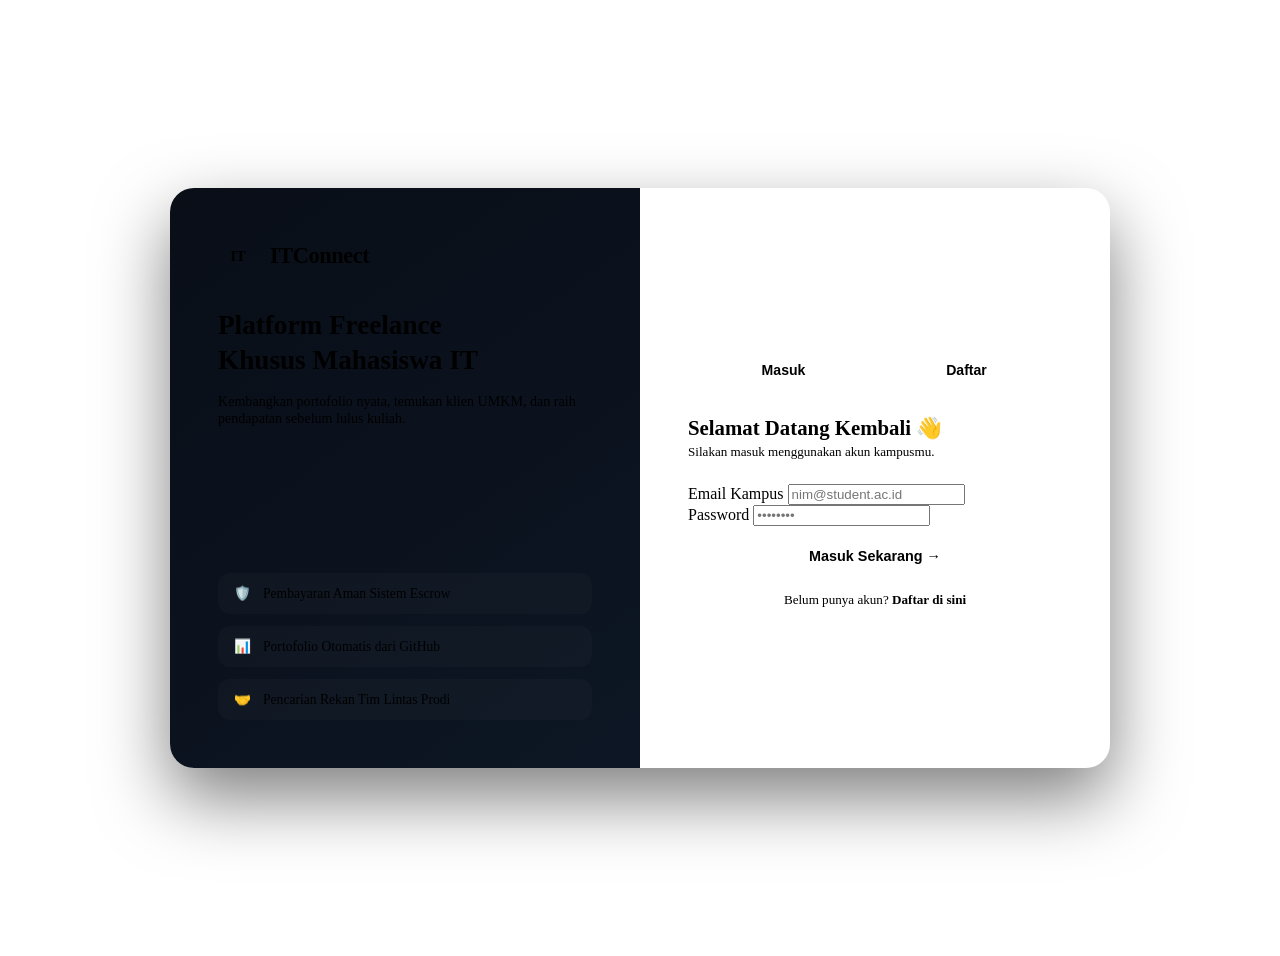
==== commit c3fd6295: "Add files via upload" ====
--- a/index.html
+++ b/index.html
@@ -1,36 +1,201 @@
-<!-- =========================
-HALAMAN LOGIN / REGISTER
-========================= -->
 <!DOCTYPE html>
 <html lang="id">
 <head>
-  <meta charset="UTF-8" />
-  <meta name="viewport" content="width=device-width, initial-scale=1.0"/>
-  <title>ITConnect - Login</title>
-  <link rel="stylesheet" href="style.css"/>
+<meta charset="UTF-8" />
+<meta name="viewport" content="width=device-width,initial-scale=1"/>
+<title>ITConnect — Masuk & Daftar</title>
+<link rel="stylesheet" href="style.css"/> 
+<style>
+body { 
+  display: flex; 
+  align-items: center; 
+  justify-content: center; 
+  min-height: 100vh; 
+  background: var(--bg); 
+  overflow-y: auto;
+  padding: 20px;
+}
+
+/* Background grid hiasan agar estetik */
+.grid-overlay {
+  position: fixed; inset: 0; pointer-events: none;
+  background-image: linear-gradient(var(--border) 1px, transparent 1px),
+                    linear-gradient(90deg, var(--border) 1px, transparent 1px);
+  background-size: 40px 40px;
+  mask-image: radial-gradient(ellipse 60% 60% at 50% 50%, black, transparent);
+  opacity: 0.6;
+  z-index: 0;
+}
+
+.auth-container {
+  display: grid; grid-template-columns: 1fr 1fr;
+  width: min(940px, 100%); min-height: 580px;
+  background: var(--surface); border: 1px solid var(--border2);
+  border-radius: 24px; overflow: hidden;
+  box-shadow: 0 30px 70px rgba(0,0,0,0.5);
+  position: relative; z-index: 1;
+  animation: slideUp 0.4s cubic-bezier(0.16, 1, 0.3, 1) both;
+}
+@keyframes slideUp { from { opacity: 0; transform: translateY(20px); } to { opacity: 1; transform: none; } }
+
+/* Panel Kiri (Informasi/Brand) */
+.auth-left {
+  background: linear-gradient(145deg, #090e17 0%, #0d1624 100%);
+  padding: 48px;
+  display: flex; flex-direction: column; justify-content: space-between;
+  border-right: 1px solid var(--border);
+}
+.brand-logo { display: flex; align-items: center; gap: 12px; margin-bottom: 32px; }
+.brand-mark {
+  width: 40px; height: 40px; border-radius: 10px;
+  background: linear-gradient(135deg, var(--cyan), #0088a8);
+  display: flex; align-items: center; justify-content: center;
+  font-family: var(--mono); font-weight: 700; color: #000; font-size: 0.9rem;
+}
+.brand-name { font-size: 1.4rem; font-weight: 800; letter-spacing: -0.02em; }
+.brand-name span { color: var(--cyan); }
+
+.headline { font-size: 1.7rem; font-weight: 800; line-height: 1.3; margin-bottom: 12px; }
+.headline em { color: var(--cyan); font-style: normal; }
+.subheadline { font-size: 0.88rem; color: var(--text2); margin-bottom: 32px; }
+
+.features-list { display: flex; flex-direction: column; gap: 12px; }
+.feature-item {
+  display: flex; align-items: center; gap: 12px;
+  padding: 12px 16px; border-radius: 12px;
+  background: rgba(255,255,255,0.02); border: 1px solid var(--border);
+  font-size: 0.85rem; color: var(--text2);
+}
+
+/* Panel Kanan (Form Input) */
+.auth-right { padding: 48px; display: flex; flex-direction: column; justify-content: center; }
+.auth-tabs {
+  display: flex; background: var(--bg2);
+  border-radius: 10px; padding: 4px; margin-bottom: 24px;
+}
+.auth-tab {
+  flex: 1; padding: 10px; border-radius: 8px; text-align: center;
+  font-size: 0.88rem; font-weight: 600; color: var(--text2);
+  cursor: pointer; transition: all 0.2s; border: none; background: none;
+}
+.auth-tab.active { background: var(--surface2); color: var(--text); }
+
+.form-title { font-size: 1.3rem; font-weight: 800; margin-bottom: 4px; }
+.form-sub { font-size: 0.82rem; color: var(--text2); margin-bottom: 24px; }
+
+.input-row { display: grid; grid-template-columns: 1fr 1fr; gap: 12px; }
+.btn-auth {
+  width: 100%; padding: 12px; border-radius: 10px;
+  font-size: 0.9rem; font-weight: 700; background: var(--cyan); color: #000;
+  transition: all 0.15s; border: none; margin-top: 10px;
+}
+.btn-auth:hover { background: #00ccee; box-shadow: 0 0 20px var(--cyan-glow); }
+
+.auth-switch { font-size: 0.82rem; color: var(--text3); text-align: center; margin-top: 16px; }
+.auth-switch span { color: var(--cyan); cursor: pointer; font-weight: 600; }
+.auth-switch span:hover { text-decoration: underline; }
+
+@media(max-width: 768px) {
+  .auth-container { grid-template-columns: 1fr; }
+  .auth-left { display: none; }
+}
+</style>
 </head>
 <body>
 
-<div class="container auth-box">
-  <h1>ITCONNECT</h1>
-
-  <div class="logo-box">
-    <img src="https://cdn-icons-png.flaticon.com/512/1055/1055687.png" alt="">
+<div class="grid-overlay"></div>
+
+<div class="auth-container">
+  <div class="auth-left">
+    <div>
+      <div class="brand-logo">
+        <div class="brand-mark">IT</div>
+        <div class="brand-name">IT<span>Connect</span></div>
+      </div>
+      <div class="headline">Platform <em>Freelance</em><br>Khusus Mahasiswa IT</div>
+      <p class="subheadline">Kembangkan portofolio nyata, temukan klien UMKM, dan raih pendapatan sebelum lulus kuliah.</p>
+    </div>
+    <div class="features-list">
+      <div class="feature-item"><span>🛡️</span> Pembayaran Aman Sistem Escrow</div>
+      <div class="feature-item"><span>📊</span> Portofolio Otomatis dari GitHub</div>
+      <div class="feature-item"><span>🤝</span> Pencarian Rekan Tim Lintas Prodi</div>
+    </div>
   </div>
 
-  <label>Email</label>
-  <input type="email" placeholder="Masukkan Email">
-
-  <label>Password</label>
-  <input type="password" placeholder="Masukkan Password">
-
-  <button onclick="window.location.href='dashboard.html'">Login</button>
-
-  <hr>
-
-  <p>Belum punya akun?</p>
-  <button class="secondary-btn">Register</button>
+  <div class="auth-right">
+    <div class="auth-tabs">
+      <button class="auth-tab active" id="tabLogin" onclick="switchTab('login')">Masuk</button>
+      <button class="auth-tab" id="tabRegister" onclick="switchTab('register')">Daftar</button>
+    </div>
+
+    <div id="loginSection">
+      <div class="form-title">Selamat Datang Kembali 👋</div>
+      <div class="form-sub">Silakan masuk menggunakan akun kampusmu.</div>
+      
+      <div class="input-group">
+        <label class="input-label">Email Kampus</label>
+        <input type="email" class="input-field" placeholder="nim@student.ac.id" required />
+      </div>
+      <div class="input-group">
+        <label class="input-label">Password</label>
+        <input type="password" class="input-field" placeholder="••••••••" required />
+      </div>
+      
+      <button class="btn-auth" onclick="window.location.href='dashboard.html'">Masuk Sekarang →</button>
+      <div class="auth-switch">Belum punya akun? <span onclick="switchTab('register')">Daftar di sini</span></div>
+    </div>
+
+    <div id="registerSection" style="display: none;">
+      <div class="form-title">Mulai Perjalananmu ✨</div>
+      <div class="form-sub">Registrasi gratis menggunakan KTM / Email Kampus aktif.</div>
+      
+      <div class="input-row">
+        <div class="input-group">
+          <label class="input-label">Nama Depan</label>
+          <input type="text" class="input-field" placeholder="Afiq" />
+        </div>
+        <div class="input-group">
+          <label class="input-label">Nama Belakang</label>
+          <input type="text" class="input-field" placeholder="F." />
+        </div>
+      </div>
+      <div class="input-group">
+        <label class="input-label">Email Kampus</label>
+        <input type="email" class="input-field" placeholder="nama@student.unikampus.ac.id" />
+      </div>
+      <div class="input-row">
+        <div class="input-group">
+          <label class="input-label">Program Studi</label>
+          <select class="input-field" style="background-color: var(--bg2);">
+            <option>Informatika</option>
+            <option>Sistem Informasi</option>
+            <option>Teknologi Informasi</option>
+          </select>
+        </div>
+        <div class="input-group">
+          <label class="input-label">Semester</label>
+          <select class="input-field" style="background-color: var(--bg2);">
+            <option>2</option><option>4</option><option>6</option><option>8+</option>
+          </select>
+        </div>
+      </div>
+      
+      <button class="btn-auth" onclick="alert('Pendaftaran berhasil! Silakan login.'); switchTab('login');">Buat Akun Baru →</button>
+      <div class="auth-switch">Sudah terdaftar? <span onclick="switchTab('login')">Masuk sekarang</span></div>
+    </div>
+  </div>
 </div>
 
+<script>
+// Fungsi toggle interaktif memindahkan tab Masuk <-> Daftar tanpa reload page
+function switchTab(mode) {
+  const isLogin = mode === 'login';
+  document.getElementById('loginSection').style.display = isLogin ? 'block' : 'none';
+  document.getElementById('registerSection').style.display = isLogin ? 'none' : 'block';
+  
+  document.getElementById('tabLogin').classList.toggle('active', isLogin);
+  document.getElementById('tabRegister').classList.toggle('active', !isLogin);
+}
+</script>
 </body>
 </html>
